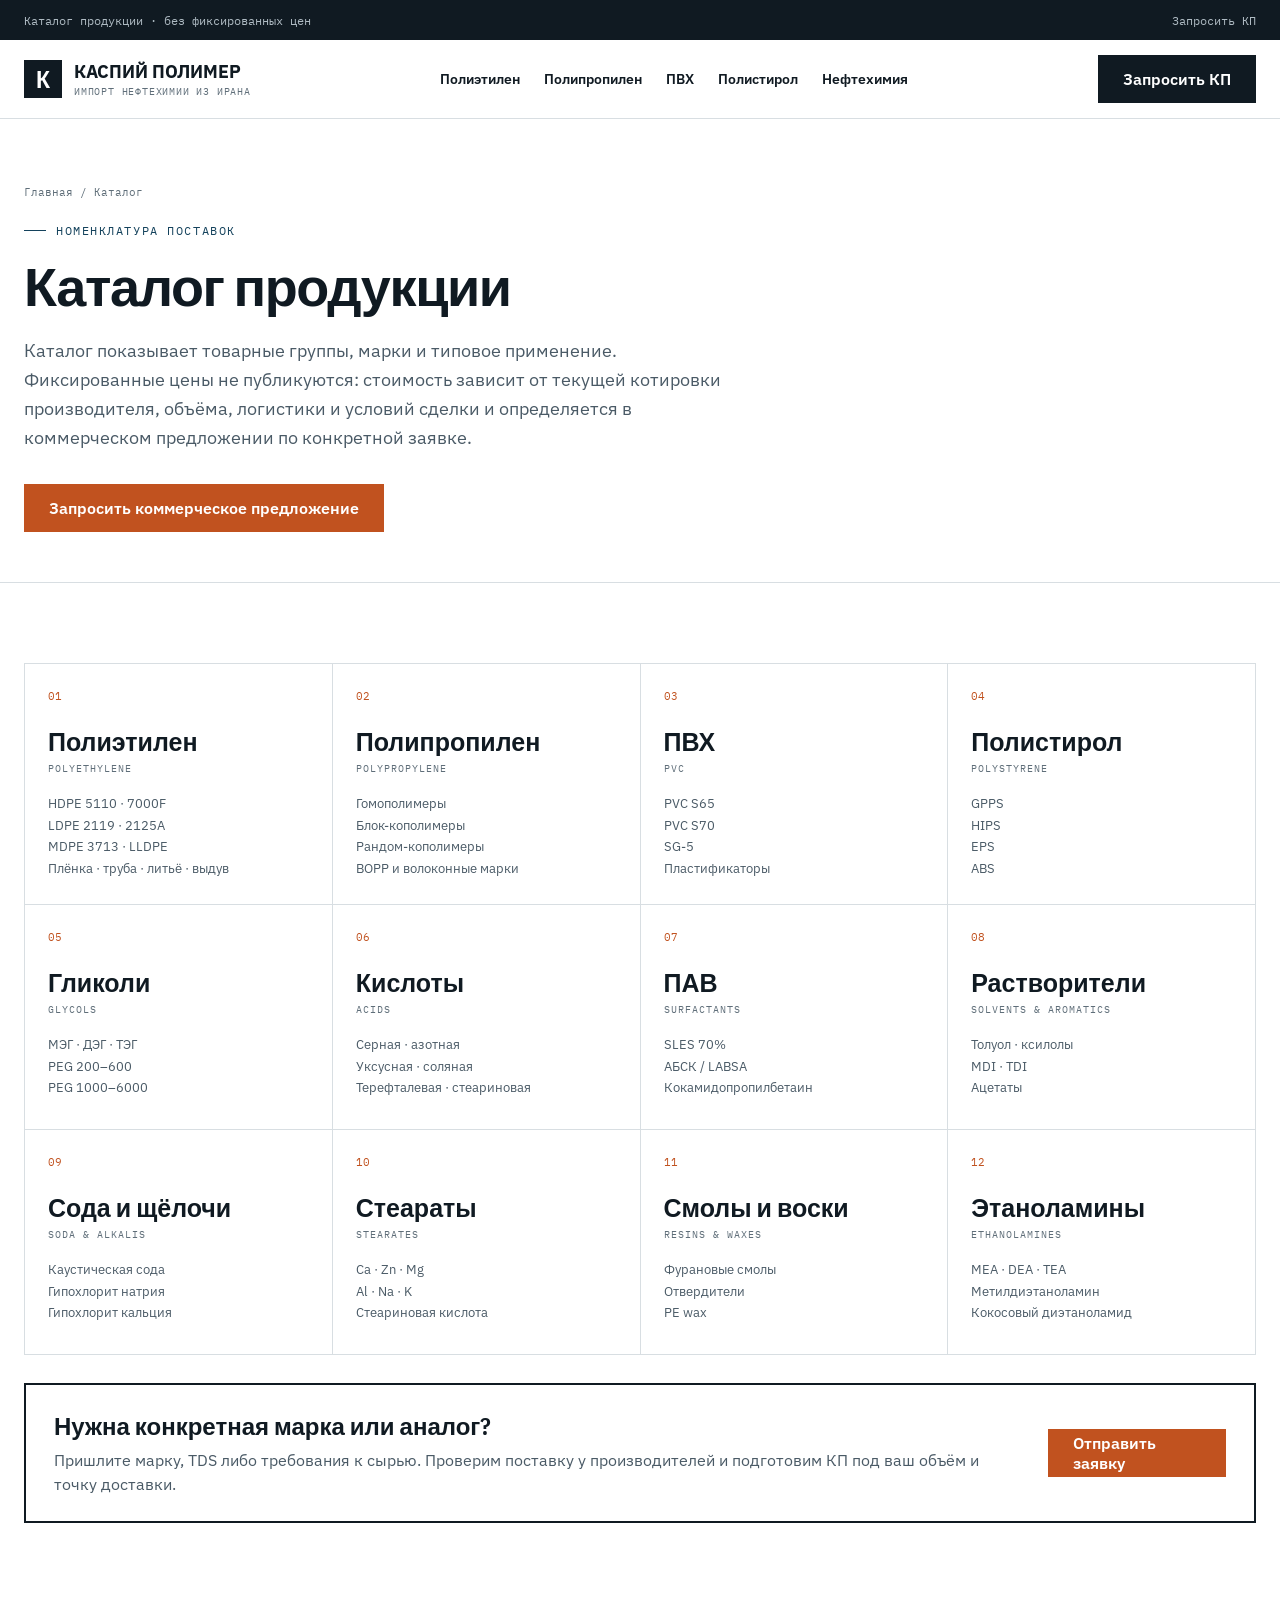
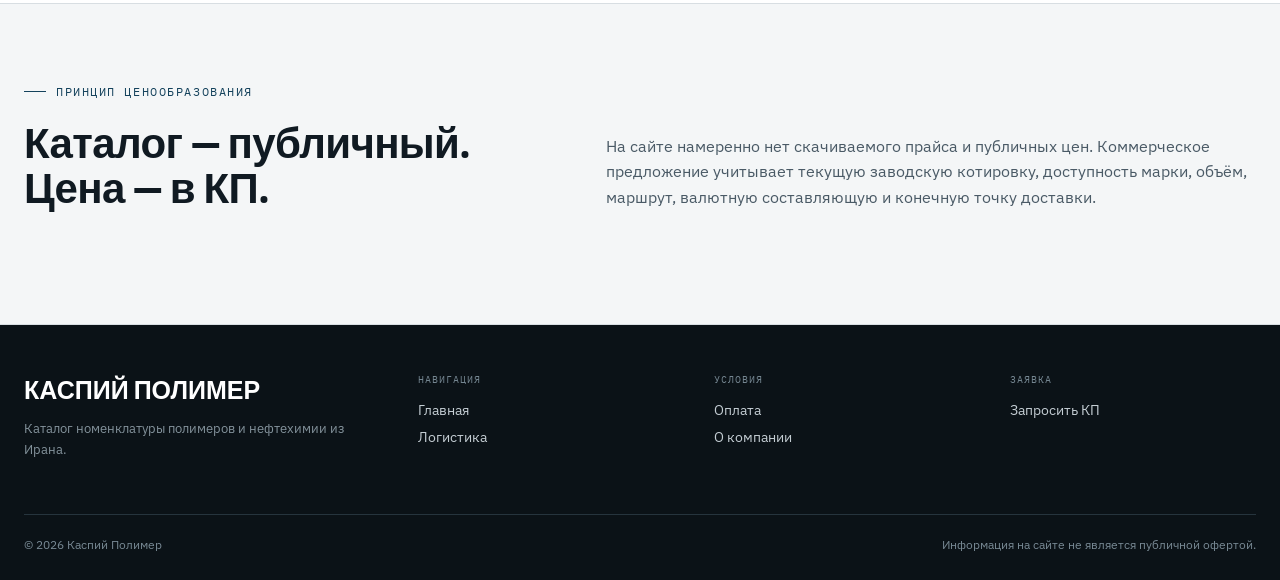
==== catalog.html @ fe8d08f8 "Add catalog without public pricing" ====
<!doctype html>
<html lang="ru">
<head>
  <meta charset="utf-8">
  <meta name="viewport" content="width=device-width,initial-scale=1">
  <title>Каталог продукции — Каспий Полимер</title>
  <meta name="description" content="Каталог полимеров и нефтехимии из Ирана без фиксированных цен. Коммерческое предложение рассчитывается под заявку.">
  <link rel="icon" href="assets/favicon.svg" type="image/svg+xml">
  <link rel="preconnect" href="https://fonts.googleapis.com">
  <link rel="preconnect" href="https://fonts.gstatic.com" crossorigin>
  <link href="https://fonts.googleapis.com/css2?family=IBM+Plex+Mono:wght@400;500;600&family=IBM+Plex+Sans+Condensed:wght@400;600;700&family=IBM+Plex+Sans:wght@400;500;600;700&display=swap" rel="stylesheet">
  <link rel="stylesheet" href="assets/styles.css">
</head>
<body>
  <div class="topbar">
    <div class="container">
      <div class="topbar-left"><span>Каталог продукции · без фиксированных цен</span></div>
      <div class="topbar-right"><a href="index.html#request">Запросить КП</a></div>
    </div>
  </div>

  <header class="site-header">
    <div class="container header-row">
      <a class="brand" href="index.html">
        <span class="brand-mark">К</span>
        <span class="brand-copy"><strong>КАСПИЙ ПОЛИМЕР</strong><span>импорт нефтехимии из Ирана</span></span>
      </a>
      <nav class="nav">
        <a href="#polyethylene">Полиэтилен</a>
        <a href="#polypropylene">Полипропилен</a>
        <a href="#pvc">ПВХ</a>
        <a href="#polystyrene">Полистирол</a>
        <a href="#chemistry">Нефтехимия</a>
      </nav>
      <a class="button header-cta" href="index.html#request">Запросить КП</a>
      <button class="mobile-toggle" aria-label="Открыть меню">☰</button>
    </div>
  </header>

  <main>
    <section class="page-hero">
      <div class="container">
        <div class="breadcrumb"><a href="index.html">Главная</a> / Каталог</div>
        <div class="eyebrow">Номенклатура поставок</div>
        <h1>Каталог продукции</h1>
        <p>Каталог показывает товарные группы, марки и типовое применение. Фиксированные цены не публикуются: стоимость зависит от текущей котировки производителя, объёма, логистики и условий сделки и определяется в коммерческом предложении по конкретной заявке.</p>
        <div class="actions"><a class="button rust" href="index.html#request">Запросить коммерческое предложение</a></div>
      </div>
    </section>

    <section class="section">
      <div class="container">
        <div class="catalog-grid">
          <div class="category-card" id="polyethylene"><div class="category-number">01</div><h3>Полиэтилен</h3><div class="en">POLYETHYLENE</div><ul><li>HDPE 5110 · 7000F</li><li>LDPE 2119 · 2125A</li><li>MDPE 3713 · LLDPE</li><li>Плёнка · труба · литьё · выдув</li></ul></div>
          <div class="category-card" id="polypropylene"><div class="category-number">02</div><h3>Полипропилен</h3><div class="en">POLYPROPYLENE</div><ul><li>Гомополимеры</li><li>Блок-кополимеры</li><li>Рандом-кополимеры</li><li>BOPP и волоконные марки</li></ul></div>
          <div class="category-card" id="pvc"><div class="category-number">03</div><h3>ПВХ</h3><div class="en">PVC</div><ul><li>PVC S65</li><li>PVC S70</li><li>SG-5</li><li>Пластификаторы</li></ul></div>
          <div class="category-card" id="polystyrene"><div class="category-number">04</div><h3>Полистирол</h3><div class="en">POLYSTYRENE</div><ul><li>GPPS</li><li>HIPS</li><li>EPS</li><li>ABS</li></ul></div>
          <div class="category-card" id="chemistry"><div class="category-number">05</div><h3>Гликоли</h3><div class="en">GLYCOLS</div><ul><li>МЭГ · ДЭГ · ТЭГ</li><li>PEG 200–600</li><li>PEG 1000–6000</li></ul></div>
          <div class="category-card"><div class="category-number">06</div><h3>Кислоты</h3><div class="en">ACIDS</div><ul><li>Серная · азотная</li><li>Уксусная · соляная</li><li>Терефталевая · стеариновая</li></ul></div>
          <div class="category-card"><div class="category-number">07</div><h3>ПАВ</h3><div class="en">SURFACTANTS</div><ul><li>SLES 70%</li><li>АБСК / LABSA</li><li>Кокамидопропилбетаин</li></ul></div>
          <div class="category-card"><div class="category-number">08</div><h3>Растворители</h3><div class="en">SOLVENTS & AROMATICS</div><ul><li>Толуол · ксилолы</li><li>MDI · TDI</li><li>Ацетаты</li></ul></div>
          <div class="category-card"><div class="category-number">09</div><h3>Сода и щёлочи</h3><div class="en">SODA & ALKALIS</div><ul><li>Каустическая сода</li><li>Гипохлорит натрия</li><li>Гипохлорит кальция</li></ul></div>
          <div class="category-card"><div class="category-number">10</div><h3>Стеараты</h3><div class="en">STEARATES</div><ul><li>Ca · Zn · Mg</li><li>Al · Na · K</li><li>Стеариновая кислота</li></ul></div>
          <div class="category-card"><div class="category-number">11</div><h3>Смолы и воски</h3><div class="en">RESINS & WAXES</div><ul><li>Фурановые смолы</li><li>Отвердители</li><li>PE wax</li></ul></div>
          <div class="category-card"><div class="category-number">12</div><h3>Этаноламины</h3><div class="en">ETHANOLAMINES</div><ul><li>MEA · DEA · TEA</li><li>Метилдиэтаноламин</li><li>Кокосовый диэтаноламид</li></ul></div>
        </div>

        <div class="callout">
          <div>
            <strong>Нужна конкретная марка или аналог?</strong>
            <p>Пришлите марку, TDS либо требования к сырью. Проверим поставку у производителей и подготовим КП под ваш объём и точку доставки.</p>
          </div>
          <a class="button rust" href="index.html#request">Отправить заявку</a>
        </div>
      </div>
    </section>

    <section class="section soft">
      <div class="container">
        <div class="section-head">
          <div>
            <div class="eyebrow">Принцип ценообразования</div>
            <h2>Каталог — публичный. Цена — в КП.</h2>
          </div>
          <div class="section-intro">На сайте намеренно нет скачиваемого прайса и публичных цен. Коммерческое предложение учитывает текущую заводскую котировку, доступность марки, объём, маршрут, валютную составляющую и конечную точку доставки.</div>
        </div>
      </div>
    </section>
  </main>

  <footer class="footer">
    <div class="container">
      <div class="footer-grid">
        <div><div class="footer-brand">КАСПИЙ ПОЛИМЕР</div><p>Каталог номенклатуры полимеров и нефтехимии из Ирана.</p></div>
        <div><h4>Навигация</h4><a href="index.html">Главная</a><a href="index.html#logistics">Логистика</a></div>
        <div><h4>Условия</h4><a href="index.html#terms">Оплата</a><a href="index.html#company">О компании</a></div>
        <div><h4>Заявка</h4><a href="index.html#request">Запросить КП</a></div>
      </div>
      <div class="footer-bottom"><span>© 2026 Каспий Полимер</span><span>Информация на сайте не является публичной офертой.</span></div>
    </div>
  </footer>

  <script src="assets/site.js"></script>
</body>
</html>
---- assets/styles.css ----
:root{--ink:#101a22;--navy:#14425c;--rust:#c1521f;--paper:#fff;--soft:#f4f6f7;--line:#d8dee2;--muted:#5f6e79;--text:#4a5a66;--max:1280px}
*{box-sizing:border-box}html{scroll-behavior:smooth}body{margin:0;color:var(--ink);background:var(--paper);font-family:"IBM Plex Sans",system-ui,sans-serif;-webkit-font-smoothing:antialiased}a{color:inherit;text-decoration:none}button,input,textarea{font:inherit}.container{width:min(var(--max),calc(100% - 48px));margin:0 auto}.mono{font-family:"IBM Plex Mono",monospace}.eyebrow{display:flex;align-items:center;gap:10px;margin:0 0 20px;font:12px/1.3 "IBM Plex Mono",monospace;letter-spacing:.13em;text-transform:uppercase;color:var(--navy)}.eyebrow:before{content:"";width:22px;height:1px;background:currentColor}.topbar{background:var(--ink);color:#afbbc3;font:12px "IBM Plex Mono",monospace}.topbar .container{display:flex;justify-content:space-between;align-items:center;min-height:40px;gap:24px}.topbar-left,.topbar-right{display:flex;gap:24px}.site-header{position:sticky;top:0;z-index:20;background:rgba(255,255,255,.97);border-bottom:1px solid var(--line);backdrop-filter:blur(8px)}.header-row{display:flex;align-items:center;justify-content:space-between;gap:28px;min-height:78px}.brand{display:flex;align-items:center;gap:12px}.brand-mark{display:grid;place-items:center;width:38px;height:38px;background:var(--ink);color:#fff;font:700 23px "IBM Plex Sans Condensed",sans-serif}.brand-copy strong{display:block;font-size:18px}.brand-copy span{display:block;margin-top:2px;color:var(--muted);font:10px "IBM Plex Mono",monospace;letter-spacing:.08em;text-transform:uppercase}.nav{display:flex;align-items:center;gap:24px;font-size:14px;font-weight:600}.nav a{padding:29px 0 26px;border-bottom:3px solid transparent}.nav a:hover{color:var(--navy);border-color:var(--navy)}.button{display:inline-flex;align-items:center;justify-content:center;min-height:48px;padding:0 24px;border:1px solid var(--ink);background:var(--ink);color:#fff;font-weight:600;cursor:pointer;border-radius:0;transition:.15s}.button:hover{background:var(--navy);border-color:var(--navy)}.button.secondary{background:#fff;color:var(--ink);border-color:#bdc7cd}.button.secondary:hover{background:var(--soft);border-color:var(--ink)}.button.rust{background:var(--rust);border-color:var(--rust)}.button.rust:hover{background:#a8441a;border-color:#a8441a}.mobile-toggle{display:none;width:46px;height:46px;border:1px solid var(--line);background:#fff}.hero{border-bottom:1px solid var(--line)}.hero-grid{display:grid;grid-template-columns:1.1fr .9fr;min-height:560px}.hero-copy{padding:72px 64px 64px 0}.hero h1,.page-hero h1{font:700 58px/1.01 "IBM Plex Sans Condensed",sans-serif;letter-spacing:-.025em;margin:0 0 24px}.hero p,.page-hero p{font-size:18px;line-height:1.6;color:var(--text);max-width:700px;margin:0 0 32px}.actions{display:flex;flex-wrap:wrap;gap:12px}.hero-panel{background:var(--soft);border-left:1px solid var(--line)}.route-visual{padding:48px}.route-title{font:11px "IBM Plex Mono",monospace;letter-spacing:.12em;text-transform:uppercase;color:var(--muted);margin-bottom:28px}.route-line{position:relative;padding-left:30px}.route-line:before{content:"";position:absolute;left:7px;top:11px;bottom:14px;width:1px;background:var(--navy)}.route-step{position:relative;padding-bottom:31px}.route-step:before{content:"";position:absolute;left:-29px;top:5px;width:13px;height:13px;border:3px solid var(--soft);background:var(--navy);outline:1px solid var(--navy)}.route-step:last-child{padding-bottom:0}.route-step b{font:600 20px "IBM Plex Sans Condensed",sans-serif}.route-step small{display:block;margin-top:6px;color:var(--text);line-height:1.45}.stats{border-bottom:1px solid var(--line)}.stats-grid{display:grid;grid-template-columns:repeat(4,1fr)}.stat{padding:25px 24px;border-right:1px solid var(--line)}.stat:first-child{padding-left:0}.stat:last-child{border-right:0}.stat strong{display:block;font:500 25px "IBM Plex Mono",monospace;color:var(--navy)}.stat span{display:block;margin-top:5px;color:var(--muted);font-size:13px}.section{padding:80px 0;border-bottom:1px solid var(--line)}.section.soft{background:var(--soft)}.section-head{display:flex;justify-content:space-between;align-items:end;gap:32px;margin-bottom:34px}.section h2{margin:0;font:700 42px/1.08 "IBM Plex Sans Condensed",sans-serif;letter-spacing:-.015em}.section-intro{max-width:650px;color:var(--text);font-size:16px;line-height:1.6}.text-link{color:var(--navy);font-weight:600;border-bottom:1px solid currentColor}.text-link:hover{color:var(--rust)}.catalog-grid{display:grid;grid-template-columns:repeat(4,1fr);border-top:1px solid var(--line);border-left:1px solid var(--line)}.category-card{min-height:225px;padding:25px 23px;border-right:1px solid var(--line);border-bottom:1px solid var(--line);background:#fff}.category-card:hover{background:#f8fafb}.category-number{font:11px "IBM Plex Mono",monospace;color:var(--rust)}.category-card h3{margin:22px 0 4px;font:600 25px "IBM Plex Sans Condensed",sans-serif}.category-card .en{font:10px "IBM Plex Mono",monospace;color:var(--muted);letter-spacing:.1em}.category-card ul{list-style:none;margin:18px 0 0;padding:0;color:var(--text);font-size:13px;line-height:1.65}.callout{display:flex;align-items:center;justify-content:space-between;gap:30px;margin-top:28px;padding:25px 28px;border:2px solid var(--ink);background:#fff}.callout strong{font:600 24px "IBM Plex Sans Condensed",sans-serif}.callout p{margin:6px 0 0;color:var(--text);line-height:1.5}.supply-grid{display:grid;grid-template-columns:repeat(4,1fr);border:1px solid var(--line)}.supply-card{padding:26px;border-right:1px solid var(--line)}.supply-card:last-child{border-right:0}.supply-card .kicker{font:10px "IBM Plex Mono",monospace;color:var(--muted);letter-spacing:.1em;text-transform:uppercase}.supply-card h3{font:600 24px "IBM Plex Sans Condensed",sans-serif;margin:12px 0 8px}.supply-card p{margin:0;color:var(--text);line-height:1.55;font-size:14px}.steps{display:grid;grid-template-columns:repeat(5,1fr);border-top:1px solid var(--line);border-left:1px solid var(--line)}.step{padding:25px;border-right:1px solid var(--line);border-bottom:1px solid var(--line);min-height:205px}.step-num{font:12px "IBM Plex Mono",monospace;color:var(--rust)}.step h3{font:600 22px "IBM Plex Sans Condensed",sans-serif;margin:17px 0 9px}.step p{margin:0;color:var(--text);font-size:14px;line-height:1.55}.info-grid{display:grid;grid-template-columns:repeat(2,1fr);border-top:1px solid var(--line);border-left:1px solid var(--line)}.info-card{padding:28px;border-right:1px solid var(--line);border-bottom:1px solid var(--line)}.info-card h3{font:600 27px "IBM Plex Sans Condensed",sans-serif;margin:0 0 12px}.info-card p,.info-card li{color:var(--text);line-height:1.65}.request{background:var(--ink);color:#fff}.request .eyebrow{color:#91b5ca}.request-grid{display:grid;grid-template-columns:.85fr 1.15fr;gap:72px}.request h2{font:700 46px/1.06 "IBM Plex Sans Condensed",sans-serif;margin:0 0 18px}.request p{color:#b5c0c7;line-height:1.6}.contact-lines{margin-top:34px;border-top:1px solid #34444f}.contact-line{padding:14px 0;border-bottom:1px solid #34444f;font:14px "IBM Plex Mono",monospace}.form-grid{display:grid;grid-template-columns:1fr 1fr;gap:16px}.field{display:flex;flex-direction:column;gap:7px}.field.full{grid-column:1/-1}.field label{font-size:12px;color:#c9d1d6}.field input,.field textarea{width:100%;border:1px solid #52616b;background:#fff;color:var(--ink);padding:13px 14px;outline:0;border-radius:0}.field textarea{min-height:110px;resize:vertical}.hp{position:absolute;left:-10000px;opacity:0}.form-note{font-size:11px;color:#8d9aa2;line-height:1.5;margin-top:12px}.status{display:none;padding:12px 14px;margin-top:12px;border:1px solid #52616b;font-size:13px}.status.show{display:block}.status.ok{border-color:#497663;color:#c9f0de}.status.err{border-color:#8a4d45;color:#ffd4cf}.page-hero{padding:66px 0 50px;border-bottom:1px solid var(--line)}.page-hero h1{font-size:54px}.breadcrumb{font:11px "IBM Plex Mono",monospace;color:var(--muted);margin-bottom:24px}.footer{background:#0b1217;color:#c4cdd3;padding:48px 0 28px}.footer-grid{display:grid;grid-template-columns:1.4fr repeat(3,1fr);gap:50px}.footer h4{font:10px "IBM Plex Mono",monospace;letter-spacing:.1em;text-transform:uppercase;color:#758691;margin:0 0 15px}.footer a{display:block;margin:9px 0;font-size:14px}.footer-brand{font:700 25px "IBM Plex Sans Condensed",sans-serif;color:#fff}.footer p{color:#84939c;font-size:13px;line-height:1.6}.footer-bottom{display:flex;justify-content:space-between;gap:20px;border-top:1px solid #26343d;margin-top:40px;padding-top:22px;color:#788994;font-size:12px}
@media(max-width:1000px){.nav{display:none;position:absolute;top:78px;left:0;right:0;background:#fff;border-bottom:1px solid var(--line);padding:14px 24px;flex-direction:column;align-items:stretch;gap:0}.nav.open{display:flex}.nav a{padding:13px 0;border-bottom:1px solid var(--line)}.mobile-toggle{display:block}.header-cta{display:none}.hero-grid,.request-grid{grid-template-columns:1fr}.hero-panel{border-left:0;border-top:1px solid var(--line)}.hero-copy{padding-right:0}.catalog-grid{grid-template-columns:repeat(3,1fr)}.steps{grid-template-columns:repeat(3,1fr)}.supply-grid{grid-template-columns:repeat(2,1fr)}.supply-card:nth-child(2){border-right:0}.stats-grid{grid-template-columns:repeat(2,1fr)}}
@media(max-width:700px){.container{width:calc(100% - 28px)}.topbar-left span:not(:first-child),.topbar-right{display:none}.header-row{min-height:68px}.nav{top:68px}.brand-copy span{display:none}.hero-copy{padding:50px 0}.hero h1,.page-hero h1{font-size:40px}.hero p,.page-hero p{font-size:16px}.route-visual{padding:30px 24px}.section{padding:58px 0}.section-head{align-items:flex-start;flex-direction:column}.section h2{font-size:35px}.catalog-grid,.supply-grid,.steps,.info-grid,.stats-grid,.footer-grid,.form-grid{grid-template-columns:1fr}.stat,.supply-card{border-right:0;border-bottom:1px solid var(--line)}.category-card{min-height:auto}.callout{align-items:flex-start;flex-direction:column}.request h2{font-size:38px}.field.full{grid-column:auto}.footer-bottom{flex-direction:column}}
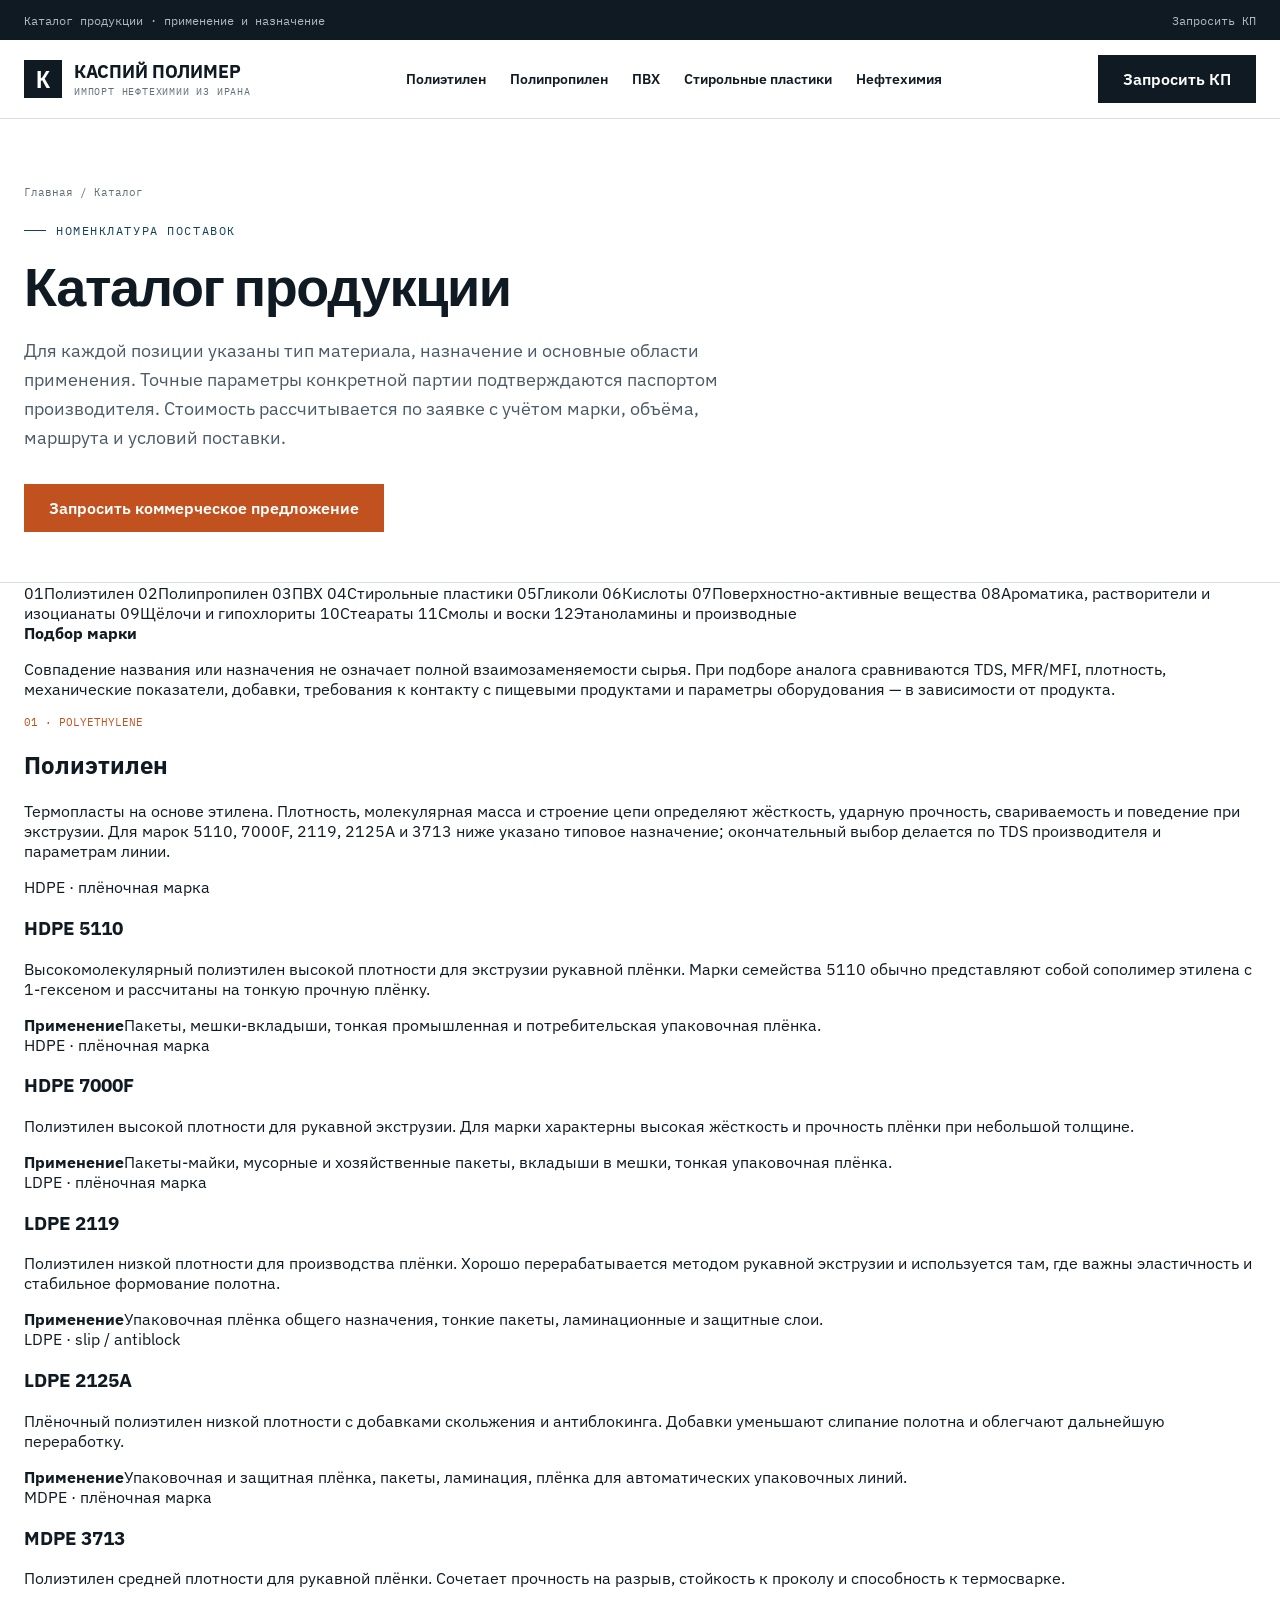
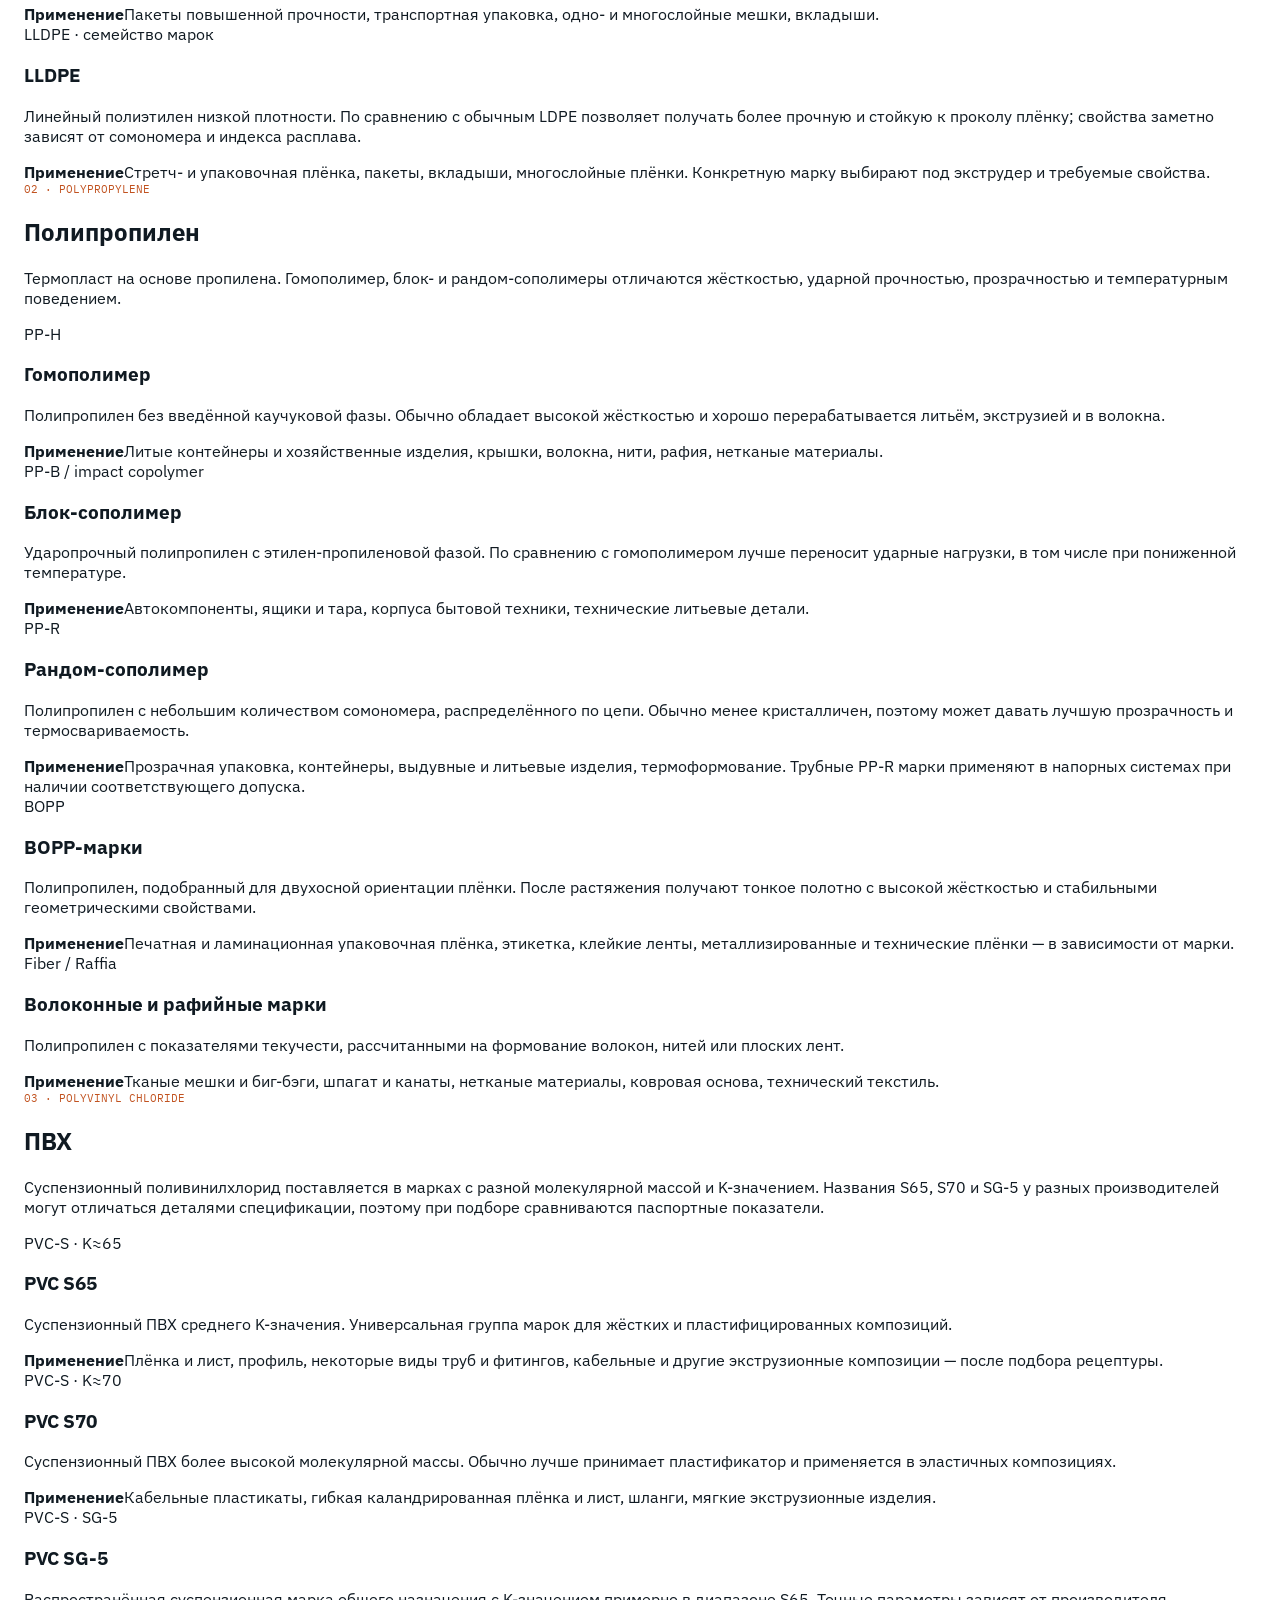
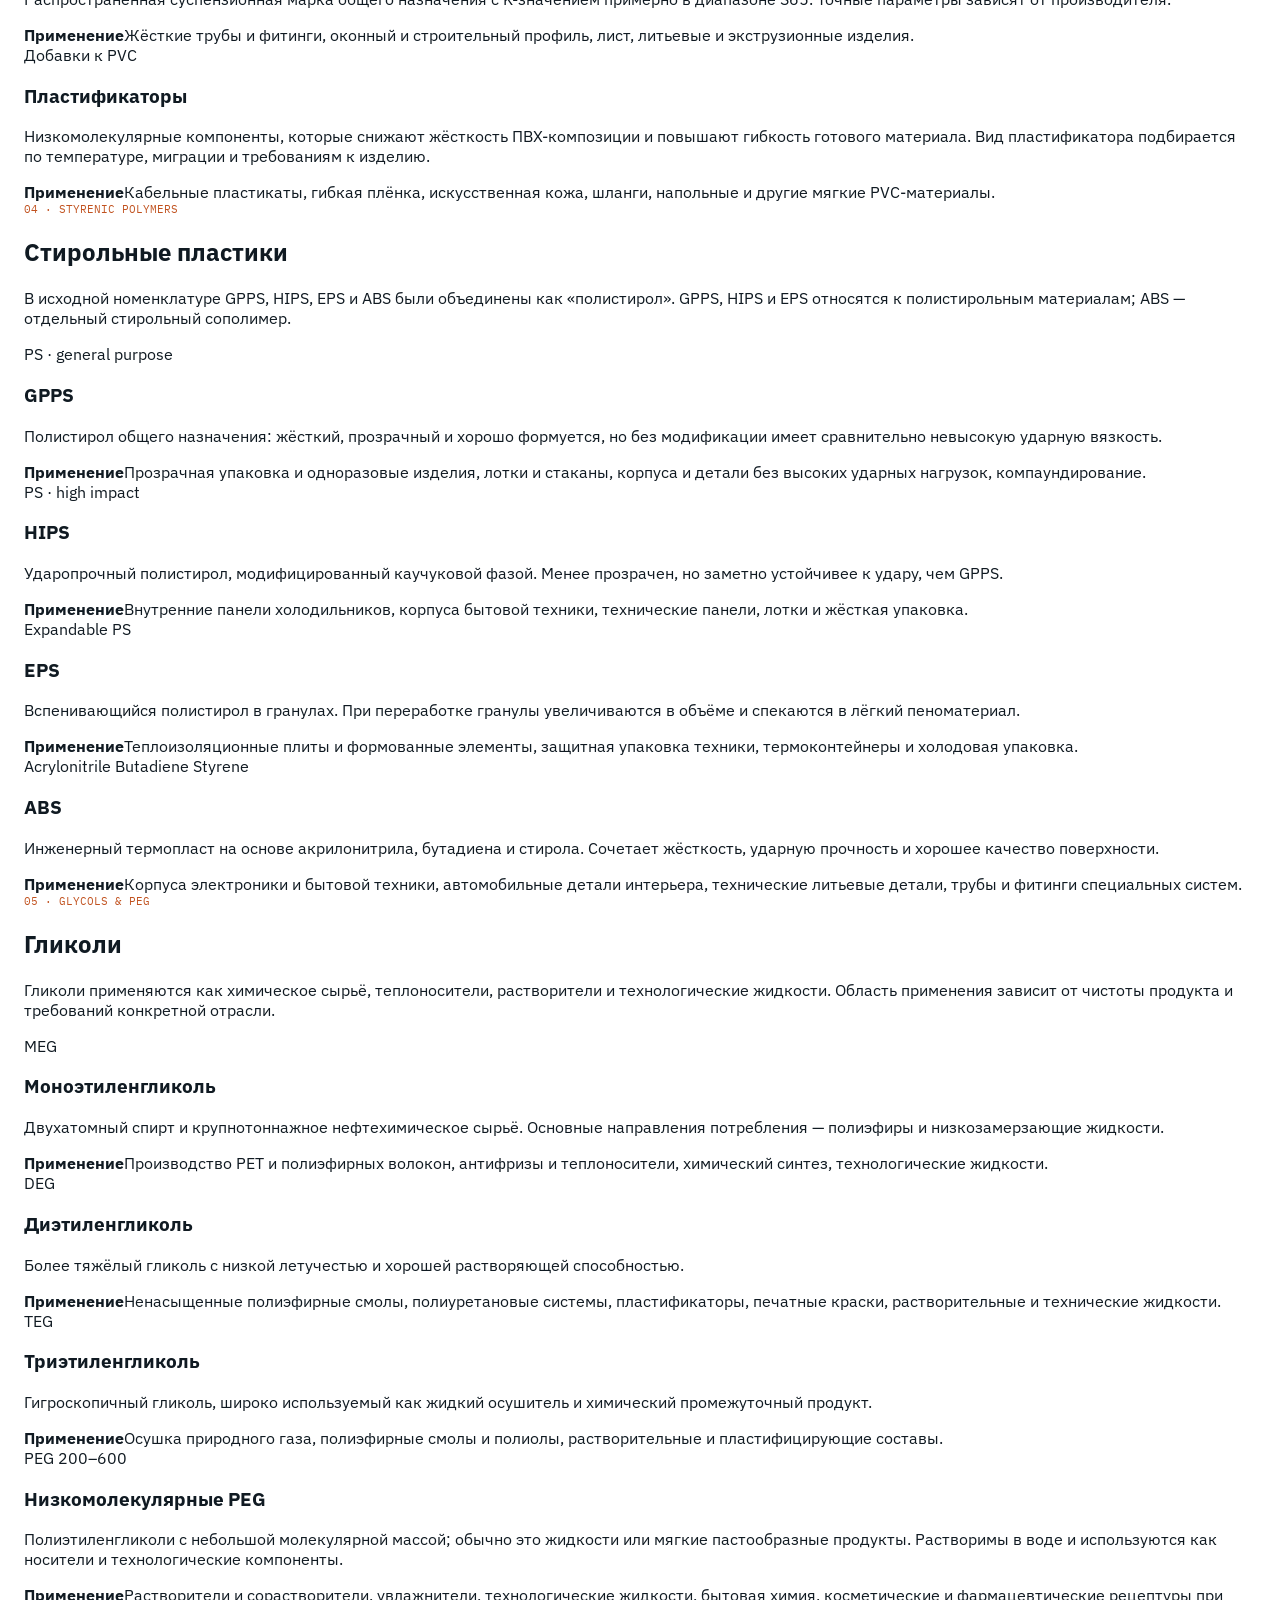
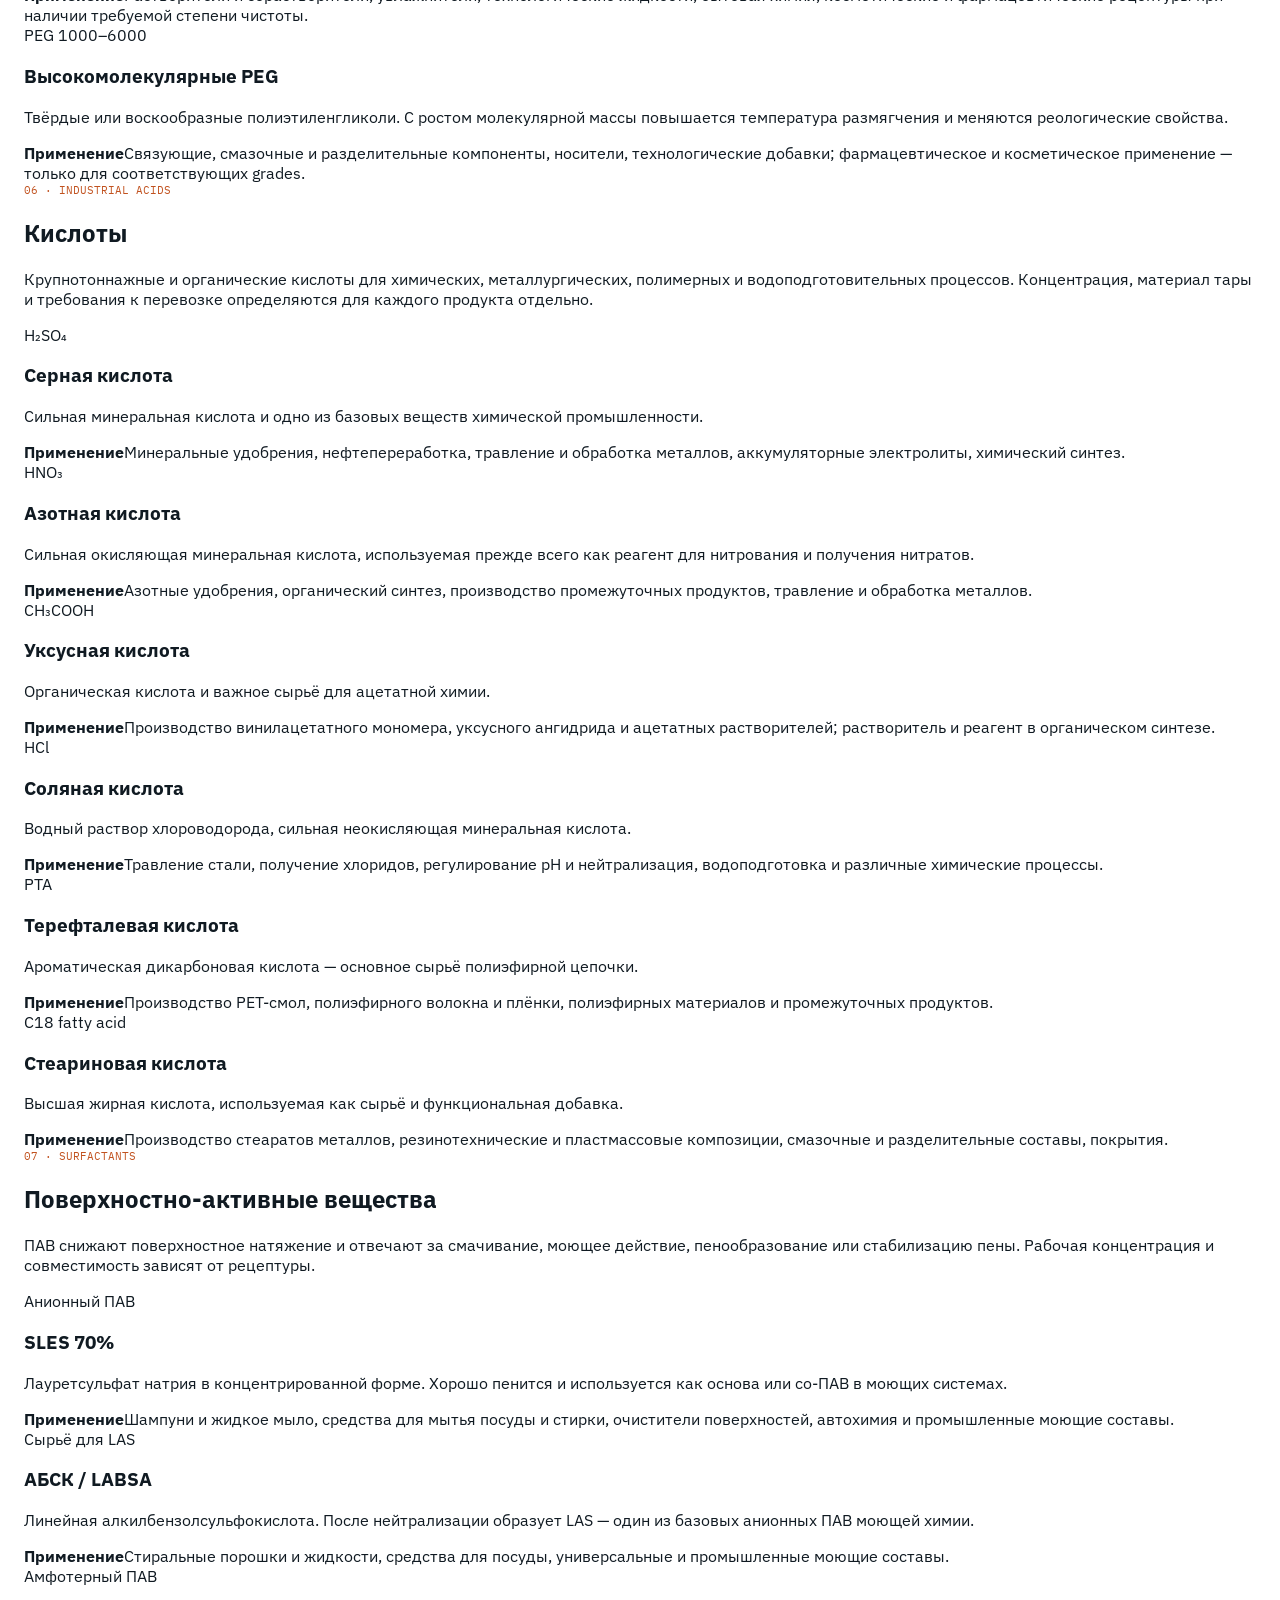
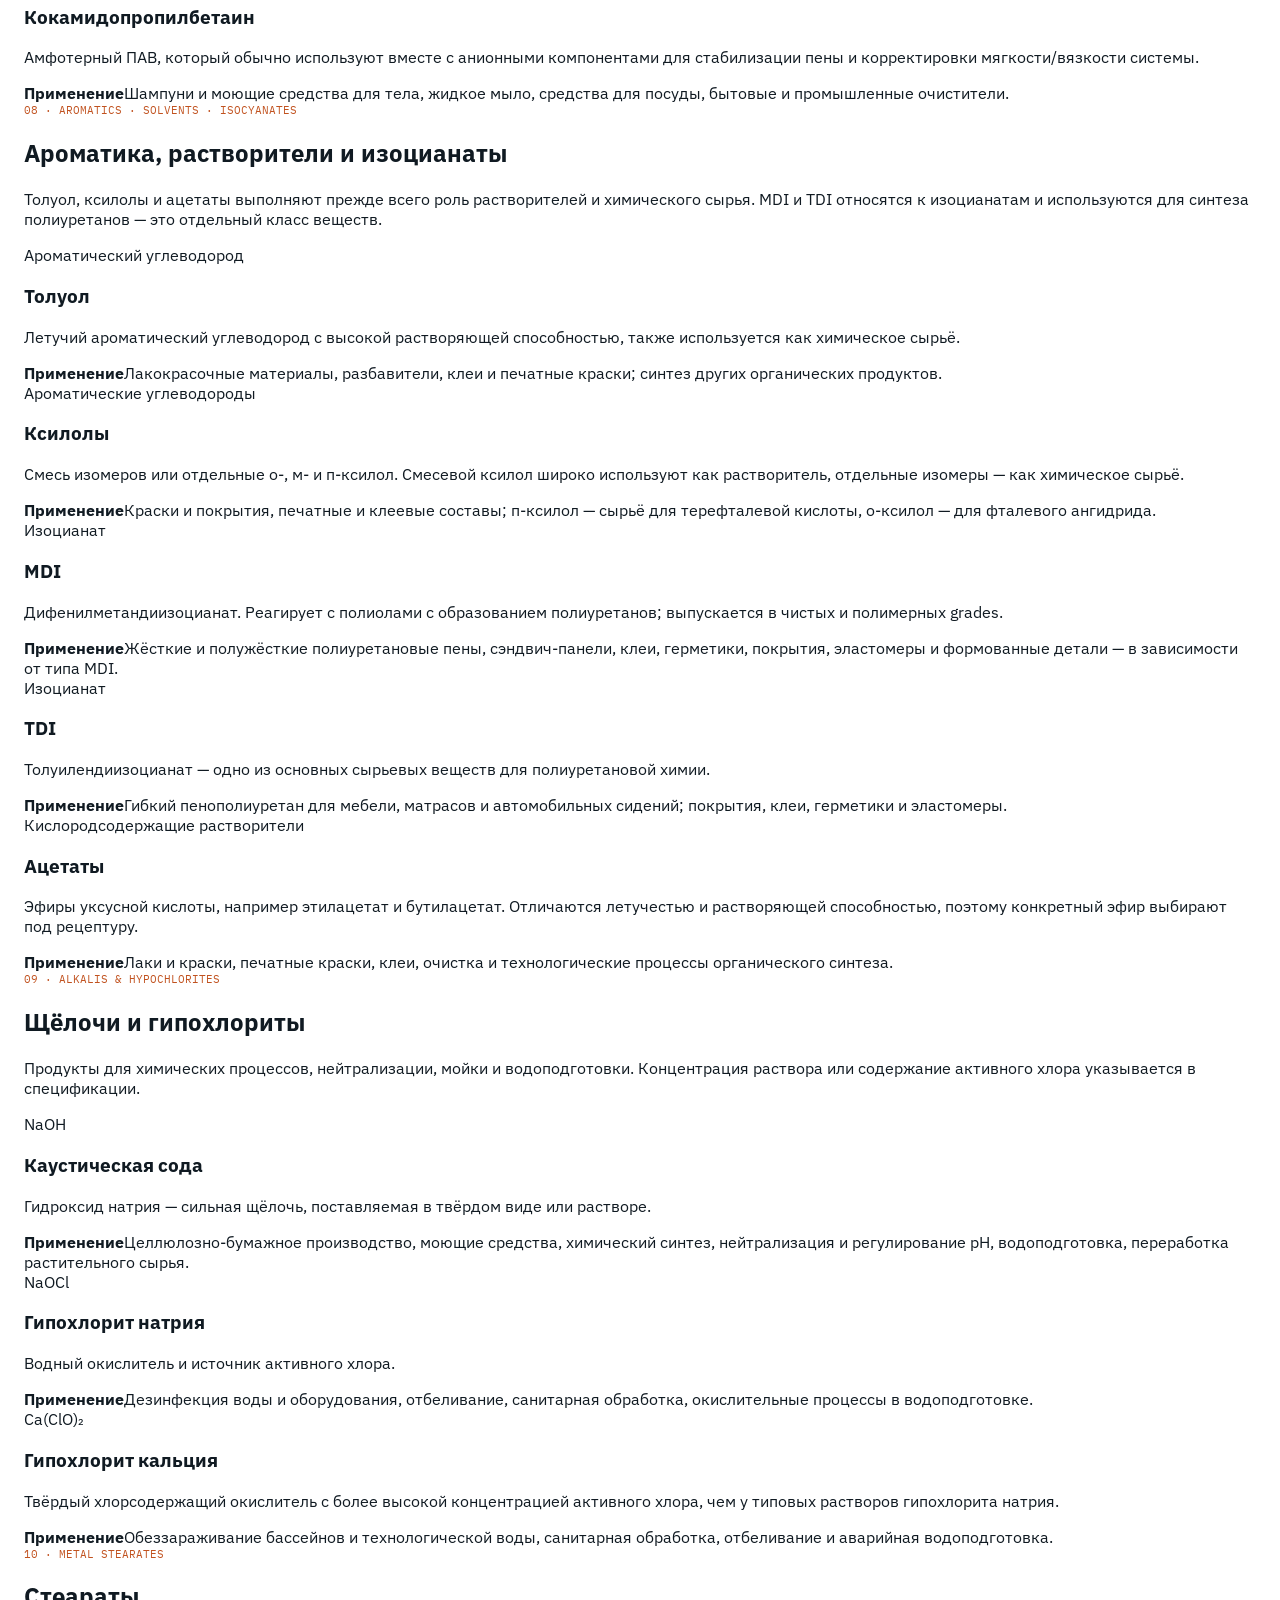
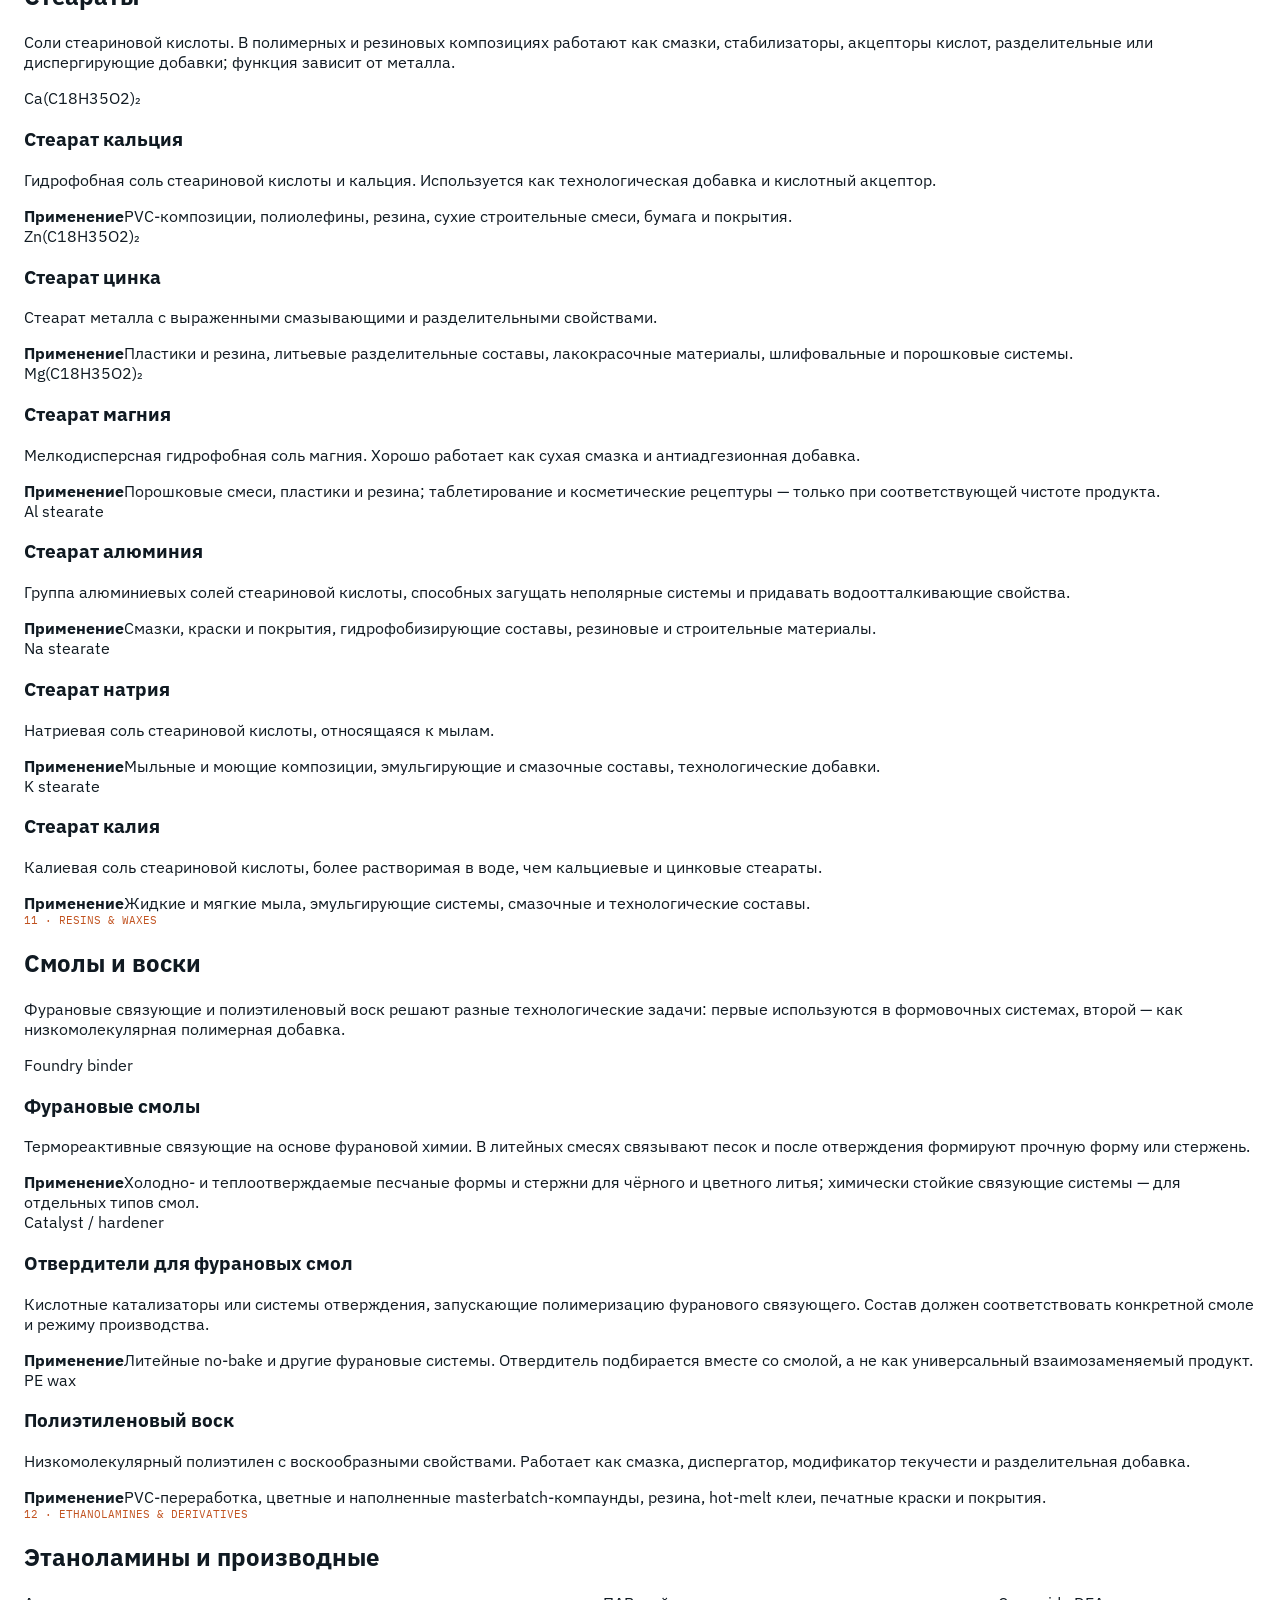
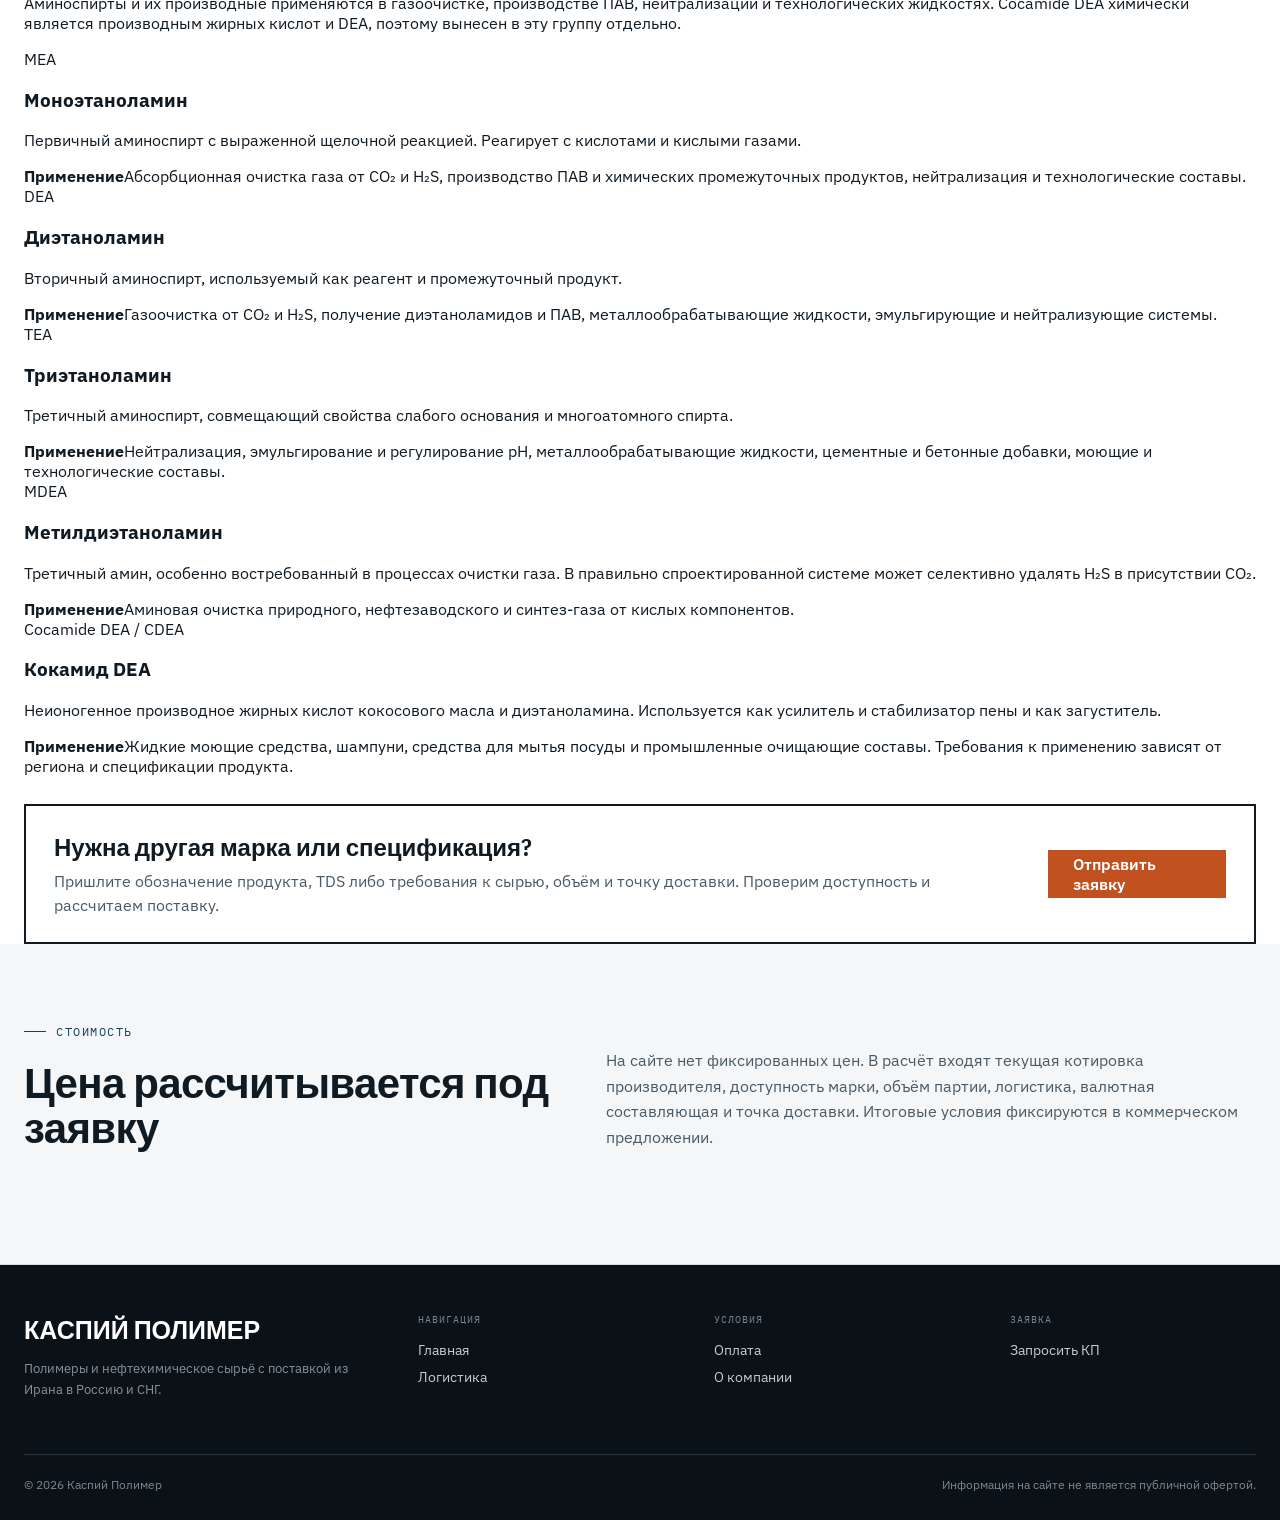
==== commit 636745a6: "Expand catalog with technical descriptions and applications" ====
--- a/catalog.html
+++ b/catalog.html
@@ -4,7 +4,7 @@
   <meta charset="utf-8">
   <meta name="viewport" content="width=device-width,initial-scale=1">
   <title>Каталог продукции — Каспий Полимер</title>
-  <meta name="description" content="Каталог полимеров и нефтехимии из Ирана без фиксированных цен. Коммерческое предложение рассчитывается под заявку.">
+  <meta name="description" content="Каталог полимеров и нефтехимии: что представляет собой каждый продукт и где его применяют. Стоимость рассчитывается под конкретную заявку.">
   <link rel="icon" href="assets/favicon.svg" type="image/svg+xml">
   <link rel="preconnect" href="https://fonts.googleapis.com">
   <link rel="preconnect" href="https://fonts.gstatic.com" crossorigin>
@@ -14,7 +14,7 @@
 <body>
   <div class="topbar">
     <div class="container">
-      <div class="topbar-left"><span>Каталог продукции · без фиксированных цен</span></div>
+      <div class="topbar-left"><span>Каталог продукции · применение и назначение</span></div>
       <div class="topbar-right"><a href="index.html#request">Запросить КП</a></div>
     </div>
   </div>
@@ -29,8 +29,8 @@
         <a href="#polyethylene">Полиэтилен</a>
         <a href="#polypropylene">Полипропилен</a>
         <a href="#pvc">ПВХ</a>
-        <a href="#polystyrene">Полистирол</a>
-        <a href="#chemistry">Нефтехимия</a>
+        <a href="#styrenics">Стирольные пластики</a>
+        <a href="#glycols">Нефтехимия</a>
       </nav>
       <a class="button header-cta" href="index.html#request">Запросить КП</a>
       <button class="mobile-toggle" aria-label="Открыть меню">☰</button>
@@ -38,51 +38,532 @@
   </header>
 
   <main>
-    <section class="page-hero">
+    <section class="page-hero catalog-hero">
       <div class="container">
         <div class="breadcrumb"><a href="index.html">Главная</a> / Каталог</div>
         <div class="eyebrow">Номенклатура поставок</div>
         <h1>Каталог продукции</h1>
-        <p>Каталог показывает товарные группы, марки и типовое применение. Фиксированные цены не публикуются: стоимость зависит от текущей котировки производителя, объёма, логистики и условий сделки и определяется в коммерческом предложении по конкретной заявке.</p>
+        <p>Для каждой позиции указаны тип материала, назначение и основные области применения. Точные параметры конкретной партии подтверждаются паспортом производителя. Стоимость рассчитывается по заявке с учётом марки, объёма, маршрута и условий поставки.</p>
         <div class="actions"><a class="button rust" href="index.html#request">Запросить коммерческое предложение</a></div>
       </div>
     </section>
 
-    <section class="section">
+    <section class="catalog-directory-wrap">
       <div class="container">
-        <div class="catalog-grid">
-          <div class="category-card" id="polyethylene"><div class="category-number">01</div><h3>Полиэтилен</h3><div class="en">POLYETHYLENE</div><ul><li>HDPE 5110 · 7000F</li><li>LDPE 2119 · 2125A</li><li>MDPE 3713 · LLDPE</li><li>Плёнка · труба · литьё · выдув</li></ul></div>
-          <div class="category-card" id="polypropylene"><div class="category-number">02</div><h3>Полипропилен</h3><div class="en">POLYPROPYLENE</div><ul><li>Гомополимеры</li><li>Блок-кополимеры</li><li>Рандом-кополимеры</li><li>BOPP и волоконные марки</li></ul></div>
-          <div class="category-card" id="pvc"><div class="category-number">03</div><h3>ПВХ</h3><div class="en">PVC</div><ul><li>PVC S65</li><li>PVC S70</li><li>SG-5</li><li>Пластификаторы</li></ul></div>
-          <div class="category-card" id="polystyrene"><div class="category-number">04</div><h3>Полистирол</h3><div class="en">POLYSTYRENE</div><ul><li>GPPS</li><li>HIPS</li><li>EPS</li><li>ABS</li></ul></div>
-          <div class="category-card" id="chemistry"><div class="category-number">05</div><h3>Гликоли</h3><div class="en">GLYCOLS</div><ul><li>МЭГ · ДЭГ · ТЭГ</li><li>PEG 200–600</li><li>PEG 1000–6000</li></ul></div>
-          <div class="category-card"><div class="category-number">06</div><h3>Кислоты</h3><div class="en">ACIDS</div><ul><li>Серная · азотная</li><li>Уксусная · соляная</li><li>Терефталевая · стеариновая</li></ul></div>
-          <div class="category-card"><div class="category-number">07</div><h3>ПАВ</h3><div class="en">SURFACTANTS</div><ul><li>SLES 70%</li><li>АБСК / LABSA</li><li>Кокамидопропилбетаин</li></ul></div>
-          <div class="category-card"><div class="category-number">08</div><h3>Растворители</h3><div class="en">SOLVENTS & AROMATICS</div><ul><li>Толуол · ксилолы</li><li>MDI · TDI</li><li>Ацетаты</li></ul></div>
-          <div class="category-card"><div class="category-number">09</div><h3>Сода и щёлочи</h3><div class="en">SODA & ALKALIS</div><ul><li>Каустическая сода</li><li>Гипохлорит натрия</li><li>Гипохлорит кальция</li></ul></div>
-          <div class="category-card"><div class="category-number">10</div><h3>Стеараты</h3><div class="en">STEARATES</div><ul><li>Ca · Zn · Mg</li><li>Al · Na · K</li><li>Стеариновая кислота</li></ul></div>
-          <div class="category-card"><div class="category-number">11</div><h3>Смолы и воски</h3><div class="en">RESINS & WAXES</div><ul><li>Фурановые смолы</li><li>Отвердители</li><li>PE wax</li></ul></div>
-          <div class="category-card"><div class="category-number">12</div><h3>Этаноламины</h3><div class="en">ETHANOLAMINES</div><ul><li>MEA · DEA · TEA</li><li>Метилдиэтаноламин</li><li>Кокосовый диэтаноламид</li></ul></div>
-        </div>
-
-        <div class="callout">
-          <div>
-            <strong>Нужна конкретная марка или аналог?</strong>
-            <p>Пришлите марку, TDS либо требования к сырью. Проверим поставку у производителей и подготовим КП под ваш объём и точку доставки.</p>
-          </div>
-          <a class="button rust" href="index.html#request">Отправить заявку</a>
-        </div>
-      </div>
-    </section>
+        <div class="catalog-directory">
+          <a href="#polyethylene"><span>01</span>Полиэтилен</a>
+<a href="#polypropylene"><span>02</span>Полипропилен</a>
+<a href="#pvc"><span>03</span>ПВХ</a>
+<a href="#styrenics"><span>04</span>Стирольные пластики</a>
+<a href="#glycols"><span>05</span>Гликоли</a>
+<a href="#acids"><span>06</span>Кислоты</a>
+<a href="#surfactants"><span>07</span>Поверхностно-активные вещества</a>
+<a href="#solvents"><span>08</span>Ароматика, растворители и изоцианаты</a>
+<a href="#alkalis"><span>09</span>Щёлочи и гипохлориты</a>
+<a href="#stearates"><span>10</span>Стеараты</a>
+<a href="#resins"><span>11</span>Смолы и воски</a>
+<a href="#ethanolamines"><span>12</span>Этаноламины и производные</a>
+        </div>
+      </div>
+    </section>
+
+    <div class="container catalog-body">
+      <aside class="catalog-note">
+        <b>Подбор марки</b>
+        <p>Совпадение названия или назначения не означает полной взаимозаменяемости сырья. При подборе аналога сравниваются TDS, MFR/MFI, плотность, механические показатели, добавки, требования к контакту с пищевыми продуктами и параметры оборудования — в зависимости от продукта.</p>
+      </aside>
+      
+    <section class="catalog-section" id="polyethylene">
+      <div class="catalog-section-head">
+        <div>
+          <div class="category-number">01 · POLYETHYLENE</div>
+          <h2>Полиэтилен</h2>
+        </div>
+        <p>Термопласты на основе этилена. Плотность, молекулярная масса и строение цепи определяют жёсткость, ударную прочность, свариваемость и поведение при экструзии. Для марок 5110, 7000F, 2119, 2125A и 3713 ниже указано типовое назначение; окончательный выбор делается по TDS производителя и параметрам линии.</p>
+      </div>
+      <div class="product-detail-grid">
+        <article class="product-detail">
+          <div class="product-tag">HDPE · плёночная марка</div>
+          <h3>HDPE 5110</h3>
+          <p>Высокомолекулярный полиэтилен высокой плотности для экструзии рукавной плёнки. Марки семейства 5110 обычно представляют собой сополимер этилена с 1-гексеном и рассчитаны на тонкую прочную плёнку.</p>
+          <div class="product-use"><b>Применение</b><span>Пакеты, мешки-вкладыши, тонкая промышленная и потребительская упаковочная плёнка.</span></div>
+        </article>
+<article class="product-detail">
+          <div class="product-tag">HDPE · плёночная марка</div>
+          <h3>HDPE 7000F</h3>
+          <p>Полиэтилен высокой плотности для рукавной экструзии. Для марки характерны высокая жёсткость и прочность плёнки при небольшой толщине.</p>
+          <div class="product-use"><b>Применение</b><span>Пакеты-майки, мусорные и хозяйственные пакеты, вкладыши в мешки, тонкая упаковочная плёнка.</span></div>
+        </article>
+<article class="product-detail">
+          <div class="product-tag">LDPE · плёночная марка</div>
+          <h3>LDPE 2119</h3>
+          <p>Полиэтилен низкой плотности для производства плёнки. Хорошо перерабатывается методом рукавной экструзии и используется там, где важны эластичность и стабильное формование полотна.</p>
+          <div class="product-use"><b>Применение</b><span>Упаковочная плёнка общего назначения, тонкие пакеты, ламинационные и защитные слои.</span></div>
+        </article>
+<article class="product-detail">
+          <div class="product-tag">LDPE · slip / antiblock</div>
+          <h3>LDPE 2125A</h3>
+          <p>Плёночный полиэтилен низкой плотности с добавками скольжения и антиблокинга. Добавки уменьшают слипание полотна и облегчают дальнейшую переработку.</p>
+          <div class="product-use"><b>Применение</b><span>Упаковочная и защитная плёнка, пакеты, ламинация, плёнка для автоматических упаковочных линий.</span></div>
+        </article>
+<article class="product-detail">
+          <div class="product-tag">MDPE · плёночная марка</div>
+          <h3>MDPE 3713</h3>
+          <p>Полиэтилен средней плотности для рукавной плёнки. Сочетает прочность на разрыв, стойкость к проколу и способность к термосварке.</p>
+          <div class="product-use"><b>Применение</b><span>Пакеты повышенной прочности, транспортная упаковка, одно- и многослойные мешки, вкладыши.</span></div>
+        </article>
+<article class="product-detail">
+          <div class="product-tag">LLDPE · семейство марок</div>
+          <h3>LLDPE</h3>
+          <p>Линейный полиэтилен низкой плотности. По сравнению с обычным LDPE позволяет получать более прочную и стойкую к проколу плёнку; свойства заметно зависят от сомономера и индекса расплава.</p>
+          <div class="product-use"><b>Применение</b><span>Стретч- и упаковочная плёнка, пакеты, вкладыши, многослойные плёнки. Конкретную марку выбирают под экструдер и требуемые свойства.</span></div>
+        </article>
+      </div>
+    </section>
+
+    <section class="catalog-section" id="polypropylene">
+      <div class="catalog-section-head">
+        <div>
+          <div class="category-number">02 · POLYPROPYLENE</div>
+          <h2>Полипропилен</h2>
+        </div>
+        <p>Термопласт на основе пропилена. Гомополимер, блок- и рандом-сополимеры отличаются жёсткостью, ударной прочностью, прозрачностью и температурным поведением.</p>
+      </div>
+      <div class="product-detail-grid">
+        <article class="product-detail">
+          <div class="product-tag">PP-H</div>
+          <h3>Гомополимер</h3>
+          <p>Полипропилен без введённой каучуковой фазы. Обычно обладает высокой жёсткостью и хорошо перерабатывается литьём, экструзией и в волокна.</p>
+          <div class="product-use"><b>Применение</b><span>Литые контейнеры и хозяйственные изделия, крышки, волокна, нити, рафия, нетканые материалы.</span></div>
+        </article>
+<article class="product-detail">
+          <div class="product-tag">PP-B / impact copolymer</div>
+          <h3>Блок-сополимер</h3>
+          <p>Ударопрочный полипропилен с этилен-пропиленовой фазой. По сравнению с гомополимером лучше переносит ударные нагрузки, в том числе при пониженной температуре.</p>
+          <div class="product-use"><b>Применение</b><span>Автокомпоненты, ящики и тара, корпуса бытовой техники, технические литьевые детали.</span></div>
+        </article>
+<article class="product-detail">
+          <div class="product-tag">PP-R</div>
+          <h3>Рандом-сополимер</h3>
+          <p>Полипропилен с небольшим количеством сомономера, распределённого по цепи. Обычно менее кристалличен, поэтому может давать лучшую прозрачность и термосвариваемость.</p>
+          <div class="product-use"><b>Применение</b><span>Прозрачная упаковка, контейнеры, выдувные и литьевые изделия, термоформование. Трубные PP-R марки применяют в напорных системах при наличии соответствующего допуска.</span></div>
+        </article>
+<article class="product-detail">
+          <div class="product-tag">BOPP</div>
+          <h3>BOPP-марки</h3>
+          <p>Полипропилен, подобранный для двухосной ориентации плёнки. После растяжения получают тонкое полотно с высокой жёсткостью и стабильными геометрическими свойствами.</p>
+          <div class="product-use"><b>Применение</b><span>Печатная и ламинационная упаковочная плёнка, этикетка, клейкие ленты, металлизированные и технические плёнки — в зависимости от марки.</span></div>
+        </article>
+<article class="product-detail">
+          <div class="product-tag">Fiber / Raffia</div>
+          <h3>Волоконные и рафийные марки</h3>
+          <p>Полипропилен с показателями текучести, рассчитанными на формование волокон, нитей или плоских лент.</p>
+          <div class="product-use"><b>Применение</b><span>Тканые мешки и биг-бэги, шпагат и канаты, нетканые материалы, ковровая основа, технический текстиль.</span></div>
+        </article>
+      </div>
+    </section>
+
+    <section class="catalog-section" id="pvc">
+      <div class="catalog-section-head">
+        <div>
+          <div class="category-number">03 · POLYVINYL CHLORIDE</div>
+          <h2>ПВХ</h2>
+        </div>
+        <p>Суспензионный поливинилхлорид поставляется в марках с разной молекулярной массой и K-значением. Названия S65, S70 и SG-5 у разных производителей могут отличаться деталями спецификации, поэтому при подборе сравниваются паспортные показатели.</p>
+      </div>
+      <div class="product-detail-grid">
+        <article class="product-detail">
+          <div class="product-tag">PVC-S · K≈65</div>
+          <h3>PVC S65</h3>
+          <p>Суспензионный ПВХ среднего K-значения. Универсальная группа марок для жёстких и пластифицированных композиций.</p>
+          <div class="product-use"><b>Применение</b><span>Плёнка и лист, профиль, некоторые виды труб и фитингов, кабельные и другие экструзионные композиции — после подбора рецептуры.</span></div>
+        </article>
+<article class="product-detail">
+          <div class="product-tag">PVC-S · K≈70</div>
+          <h3>PVC S70</h3>
+          <p>Суспензионный ПВХ более высокой молекулярной массы. Обычно лучше принимает пластификатор и применяется в эластичных композициях.</p>
+          <div class="product-use"><b>Применение</b><span>Кабельные пластикаты, гибкая каландрированная плёнка и лист, шланги, мягкие экструзионные изделия.</span></div>
+        </article>
+<article class="product-detail">
+          <div class="product-tag">PVC-S · SG-5</div>
+          <h3>PVC SG-5</h3>
+          <p>Распространённая суспензионная марка общего назначения с K-значением примерно в диапазоне S65. Точные параметры зависят от производителя.</p>
+          <div class="product-use"><b>Применение</b><span>Жёсткие трубы и фитинги, оконный и строительный профиль, лист, литьевые и экструзионные изделия.</span></div>
+        </article>
+<article class="product-detail">
+          <div class="product-tag">Добавки к PVC</div>
+          <h3>Пластификаторы</h3>
+          <p>Низкомолекулярные компоненты, которые снижают жёсткость ПВХ-композиции и повышают гибкость готового материала. Вид пластификатора подбирается по температуре, миграции и требованиям к изделию.</p>
+          <div class="product-use"><b>Применение</b><span>Кабельные пластикаты, гибкая плёнка, искусственная кожа, шланги, напольные и другие мягкие PVC-материалы.</span></div>
+        </article>
+      </div>
+    </section>
+
+    <section class="catalog-section" id="styrenics">
+      <div class="catalog-section-head">
+        <div>
+          <div class="category-number">04 · STYRENIC POLYMERS</div>
+          <h2>Стирольные пластики</h2>
+        </div>
+        <p>В исходной номенклатуре GPPS, HIPS, EPS и ABS были объединены как «полистирол». GPPS, HIPS и EPS относятся к полистирольным материалам; ABS — отдельный стирольный сополимер.</p>
+      </div>
+      <div class="product-detail-grid">
+        <article class="product-detail">
+          <div class="product-tag">PS · general purpose</div>
+          <h3>GPPS</h3>
+          <p>Полистирол общего назначения: жёсткий, прозрачный и хорошо формуется, но без модификации имеет сравнительно невысокую ударную вязкость.</p>
+          <div class="product-use"><b>Применение</b><span>Прозрачная упаковка и одноразовые изделия, лотки и стаканы, корпуса и детали без высоких ударных нагрузок, компаундирование.</span></div>
+        </article>
+<article class="product-detail">
+          <div class="product-tag">PS · high impact</div>
+          <h3>HIPS</h3>
+          <p>Ударопрочный полистирол, модифицированный каучуковой фазой. Менее прозрачен, но заметно устойчивее к удару, чем GPPS.</p>
+          <div class="product-use"><b>Применение</b><span>Внутренние панели холодильников, корпуса бытовой техники, технические панели, лотки и жёсткая упаковка.</span></div>
+        </article>
+<article class="product-detail">
+          <div class="product-tag">Expandable PS</div>
+          <h3>EPS</h3>
+          <p>Вспенивающийся полистирол в гранулах. При переработке гранулы увеличиваются в объёме и спекаются в лёгкий пеноматериал.</p>
+          <div class="product-use"><b>Применение</b><span>Теплоизоляционные плиты и формованные элементы, защитная упаковка техники, термоконтейнеры и холодовая упаковка.</span></div>
+        </article>
+<article class="product-detail">
+          <div class="product-tag">Acrylonitrile Butadiene Styrene</div>
+          <h3>ABS</h3>
+          <p>Инженерный термопласт на основе акрилонитрила, бутадиена и стирола. Сочетает жёсткость, ударную прочность и хорошее качество поверхности.</p>
+          <div class="product-use"><b>Применение</b><span>Корпуса электроники и бытовой техники, автомобильные детали интерьера, технические литьевые детали, трубы и фитинги специальных систем.</span></div>
+        </article>
+      </div>
+    </section>
+
+    <section class="catalog-section" id="glycols">
+      <div class="catalog-section-head">
+        <div>
+          <div class="category-number">05 · GLYCOLS & PEG</div>
+          <h2>Гликоли</h2>
+        </div>
+        <p>Гликоли применяются как химическое сырьё, теплоносители, растворители и технологические жидкости. Область применения зависит от чистоты продукта и требований конкретной отрасли.</p>
+      </div>
+      <div class="product-detail-grid">
+        <article class="product-detail">
+          <div class="product-tag">MEG</div>
+          <h3>Моноэтиленгликоль</h3>
+          <p>Двухатомный спирт и крупнотоннажное нефтехимическое сырьё. Основные направления потребления — полиэфиры и низкозамерзающие жидкости.</p>
+          <div class="product-use"><b>Применение</b><span>Производство PET и полиэфирных волокон, антифризы и теплоносители, химический синтез, технологические жидкости.</span></div>
+        </article>
+<article class="product-detail">
+          <div class="product-tag">DEG</div>
+          <h3>Диэтиленгликоль</h3>
+          <p>Более тяжёлый гликоль с низкой летучестью и хорошей растворяющей способностью.</p>
+          <div class="product-use"><b>Применение</b><span>Ненасыщенные полиэфирные смолы, полиуретановые системы, пластификаторы, печатные краски, растворительные и технические жидкости.</span></div>
+        </article>
+<article class="product-detail">
+          <div class="product-tag">TEG</div>
+          <h3>Триэтиленгликоль</h3>
+          <p>Гигроскопичный гликоль, широко используемый как жидкий осушитель и химический промежуточный продукт.</p>
+          <div class="product-use"><b>Применение</b><span>Осушка природного газа, полиэфирные смолы и полиолы, растворительные и пластифицирующие составы.</span></div>
+        </article>
+<article class="product-detail">
+          <div class="product-tag">PEG 200–600</div>
+          <h3>Низкомолекулярные PEG</h3>
+          <p>Полиэтиленгликоли с небольшой молекулярной массой; обычно это жидкости или мягкие пастообразные продукты. Растворимы в воде и используются как носители и технологические компоненты.</p>
+          <div class="product-use"><b>Применение</b><span>Растворители и сорастворители, увлажнители, технологические жидкости, бытовая химия, косметические и фармацевтические рецептуры при наличии требуемой степени чистоты.</span></div>
+        </article>
+<article class="product-detail">
+          <div class="product-tag">PEG 1000–6000</div>
+          <h3>Высокомолекулярные PEG</h3>
+          <p>Твёрдые или воскообразные полиэтиленгликоли. С ростом молекулярной массы повышается температура размягчения и меняются реологические свойства.</p>
+          <div class="product-use"><b>Применение</b><span>Связующие, смазочные и разделительные компоненты, носители, технологические добавки; фармацевтическое и косметическое применение — только для соответствующих grades.</span></div>
+        </article>
+      </div>
+    </section>
+
+    <section class="catalog-section" id="acids">
+      <div class="catalog-section-head">
+        <div>
+          <div class="category-number">06 · INDUSTRIAL ACIDS</div>
+          <h2>Кислоты</h2>
+        </div>
+        <p>Крупнотоннажные и органические кислоты для химических, металлургических, полимерных и водоподготовительных процессов. Концентрация, материал тары и требования к перевозке определяются для каждого продукта отдельно.</p>
+      </div>
+      <div class="product-detail-grid">
+        <article class="product-detail">
+          <div class="product-tag">H₂SO₄</div>
+          <h3>Серная кислота</h3>
+          <p>Сильная минеральная кислота и одно из базовых веществ химической промышленности.</p>
+          <div class="product-use"><b>Применение</b><span>Минеральные удобрения, нефтепереработка, травление и обработка металлов, аккумуляторные электролиты, химический синтез.</span></div>
+        </article>
+<article class="product-detail">
+          <div class="product-tag">HNO₃</div>
+          <h3>Азотная кислота</h3>
+          <p>Сильная окисляющая минеральная кислота, используемая прежде всего как реагент для нитрования и получения нитратов.</p>
+          <div class="product-use"><b>Применение</b><span>Азотные удобрения, органический синтез, производство промежуточных продуктов, травление и обработка металлов.</span></div>
+        </article>
+<article class="product-detail">
+          <div class="product-tag">CH₃COOH</div>
+          <h3>Уксусная кислота</h3>
+          <p>Органическая кислота и важное сырьё для ацетатной химии.</p>
+          <div class="product-use"><b>Применение</b><span>Производство винилацетатного мономера, уксусного ангидрида и ацетатных растворителей; растворитель и реагент в органическом синтезе.</span></div>
+        </article>
+<article class="product-detail">
+          <div class="product-tag">HCl</div>
+          <h3>Соляная кислота</h3>
+          <p>Водный раствор хлороводорода, сильная неокисляющая минеральная кислота.</p>
+          <div class="product-use"><b>Применение</b><span>Травление стали, получение хлоридов, регулирование pH и нейтрализация, водоподготовка и различные химические процессы.</span></div>
+        </article>
+<article class="product-detail">
+          <div class="product-tag">PTA</div>
+          <h3>Терефталевая кислота</h3>
+          <p>Ароматическая дикарбоновая кислота — основное сырьё полиэфирной цепочки.</p>
+          <div class="product-use"><b>Применение</b><span>Производство PET-смол, полиэфирного волокна и плёнки, полиэфирных материалов и промежуточных продуктов.</span></div>
+        </article>
+<article class="product-detail">
+          <div class="product-tag">C18 fatty acid</div>
+          <h3>Стеариновая кислота</h3>
+          <p>Высшая жирная кислота, используемая как сырьё и функциональная добавка.</p>
+          <div class="product-use"><b>Применение</b><span>Производство стеаратов металлов, резинотехнические и пластмассовые композиции, смазочные и разделительные составы, покрытия.</span></div>
+        </article>
+      </div>
+    </section>
+
+    <section class="catalog-section" id="surfactants">
+      <div class="catalog-section-head">
+        <div>
+          <div class="category-number">07 · SURFACTANTS</div>
+          <h2>Поверхностно-активные вещества</h2>
+        </div>
+        <p>ПАВ снижают поверхностное натяжение и отвечают за смачивание, моющее действие, пенообразование или стабилизацию пены. Рабочая концентрация и совместимость зависят от рецептуры.</p>
+      </div>
+      <div class="product-detail-grid">
+        <article class="product-detail">
+          <div class="product-tag">Анионный ПАВ</div>
+          <h3>SLES 70%</h3>
+          <p>Лауретсульфат натрия в концентрированной форме. Хорошо пенится и используется как основа или со-ПАВ в моющих системах.</p>
+          <div class="product-use"><b>Применение</b><span>Шампуни и жидкое мыло, средства для мытья посуды и стирки, очистители поверхностей, автохимия и промышленные моющие составы.</span></div>
+        </article>
+<article class="product-detail">
+          <div class="product-tag">Сырьё для LAS</div>
+          <h3>АБСК / LABSA</h3>
+          <p>Линейная алкилбензолсульфокислота. После нейтрализации образует LAS — один из базовых анионных ПАВ моющей химии.</p>
+          <div class="product-use"><b>Применение</b><span>Стиральные порошки и жидкости, средства для посуды, универсальные и промышленные моющие составы.</span></div>
+        </article>
+<article class="product-detail">
+          <div class="product-tag">Амфотерный ПАВ</div>
+          <h3>Кокамидопропилбетаин</h3>
+          <p>Амфотерный ПАВ, который обычно используют вместе с анионными компонентами для стабилизации пены и корректировки мягкости/вязкости системы.</p>
+          <div class="product-use"><b>Применение</b><span>Шампуни и моющие средства для тела, жидкое мыло, средства для посуды, бытовые и промышленные очистители.</span></div>
+        </article>
+      </div>
+    </section>
+
+    <section class="catalog-section" id="solvents">
+      <div class="catalog-section-head">
+        <div>
+          <div class="category-number">08 · AROMATICS · SOLVENTS · ISOCYANATES</div>
+          <h2>Ароматика, растворители и изоцианаты</h2>
+        </div>
+        <p>Толуол, ксилолы и ацетаты выполняют прежде всего роль растворителей и химического сырья. MDI и TDI относятся к изоцианатам и используются для синтеза полиуретанов — это отдельный класс веществ.</p>
+      </div>
+      <div class="product-detail-grid">
+        <article class="product-detail">
+          <div class="product-tag">Ароматический углеводород</div>
+          <h3>Толуол</h3>
+          <p>Летучий ароматический углеводород с высокой растворяющей способностью, также используется как химическое сырьё.</p>
+          <div class="product-use"><b>Применение</b><span>Лакокрасочные материалы, разбавители, клеи и печатные краски; синтез других органических продуктов.</span></div>
+        </article>
+<article class="product-detail">
+          <div class="product-tag">Ароматические углеводороды</div>
+          <h3>Ксилолы</h3>
+          <p>Смесь изомеров или отдельные о-, м- и п-ксилол. Смесевой ксилол широко используют как растворитель, отдельные изомеры — как химическое сырьё.</p>
+          <div class="product-use"><b>Применение</b><span>Краски и покрытия, печатные и клеевые составы; п-ксилол — сырьё для терефталевой кислоты, о-ксилол — для фталевого ангидрида.</span></div>
+        </article>
+<article class="product-detail">
+          <div class="product-tag">Изоцианат</div>
+          <h3>MDI</h3>
+          <p>Дифенилметандиизоцианат. Реагирует с полиолами с образованием полиуретанов; выпускается в чистых и полимерных grades.</p>
+          <div class="product-use"><b>Применение</b><span>Жёсткие и полужёсткие полиуретановые пены, сэндвич-панели, клеи, герметики, покрытия, эластомеры и формованные детали — в зависимости от типа MDI.</span></div>
+        </article>
+<article class="product-detail">
+          <div class="product-tag">Изоцианат</div>
+          <h3>TDI</h3>
+          <p>Толуилендиизоцианат — одно из основных сырьевых веществ для полиуретановой химии.</p>
+          <div class="product-use"><b>Применение</b><span>Гибкий пенополиуретан для мебели, матрасов и автомобильных сидений; покрытия, клеи, герметики и эластомеры.</span></div>
+        </article>
+<article class="product-detail">
+          <div class="product-tag">Кислородсодержащие растворители</div>
+          <h3>Ацетаты</h3>
+          <p>Эфиры уксусной кислоты, например этилацетат и бутилацетат. Отличаются летучестью и растворяющей способностью, поэтому конкретный эфир выбирают под рецептуру.</p>
+          <div class="product-use"><b>Применение</b><span>Лаки и краски, печатные краски, клеи, очистка и технологические процессы органического синтеза.</span></div>
+        </article>
+      </div>
+    </section>
+
+    <section class="catalog-section" id="alkalis">
+      <div class="catalog-section-head">
+        <div>
+          <div class="category-number">09 · ALKALIS & HYPOCHLORITES</div>
+          <h2>Щёлочи и гипохлориты</h2>
+        </div>
+        <p>Продукты для химических процессов, нейтрализации, мойки и водоподготовки. Концентрация раствора или содержание активного хлора указывается в спецификации.</p>
+      </div>
+      <div class="product-detail-grid">
+        <article class="product-detail">
+          <div class="product-tag">NaOH</div>
+          <h3>Каустическая сода</h3>
+          <p>Гидроксид натрия — сильная щёлочь, поставляемая в твёрдом виде или растворе.</p>
+          <div class="product-use"><b>Применение</b><span>Целлюлозно-бумажное производство, моющие средства, химический синтез, нейтрализация и регулирование pH, водоподготовка, переработка растительного сырья.</span></div>
+        </article>
+<article class="product-detail">
+          <div class="product-tag">NaOCl</div>
+          <h3>Гипохлорит натрия</h3>
+          <p>Водный окислитель и источник активного хлора.</p>
+          <div class="product-use"><b>Применение</b><span>Дезинфекция воды и оборудования, отбеливание, санитарная обработка, окислительные процессы в водоподготовке.</span></div>
+        </article>
+<article class="product-detail">
+          <div class="product-tag">Ca(ClO)₂</div>
+          <h3>Гипохлорит кальция</h3>
+          <p>Твёрдый хлорсодержащий окислитель с более высокой концентрацией активного хлора, чем у типовых растворов гипохлорита натрия.</p>
+          <div class="product-use"><b>Применение</b><span>Обеззараживание бассейнов и технологической воды, санитарная обработка, отбеливание и аварийная водоподготовка.</span></div>
+        </article>
+      </div>
+    </section>
+
+    <section class="catalog-section" id="stearates">
+      <div class="catalog-section-head">
+        <div>
+          <div class="category-number">10 · METAL STEARATES</div>
+          <h2>Стеараты</h2>
+        </div>
+        <p>Соли стеариновой кислоты. В полимерных и резиновых композициях работают как смазки, стабилизаторы, акцепторы кислот, разделительные или диспергирующие добавки; функция зависит от металла.</p>
+      </div>
+      <div class="product-detail-grid">
+        <article class="product-detail">
+          <div class="product-tag">Ca(C18H35O2)₂</div>
+          <h3>Стеарат кальция</h3>
+          <p>Гидрофобная соль стеариновой кислоты и кальция. Используется как технологическая добавка и кислотный акцептор.</p>
+          <div class="product-use"><b>Применение</b><span>PVC-композиции, полиолефины, резина, сухие строительные смеси, бумага и покрытия.</span></div>
+        </article>
+<article class="product-detail">
+          <div class="product-tag">Zn(C18H35O2)₂</div>
+          <h3>Стеарат цинка</h3>
+          <p>Стеарат металла с выраженными смазывающими и разделительными свойствами.</p>
+          <div class="product-use"><b>Применение</b><span>Пластики и резина, литьевые разделительные составы, лакокрасочные материалы, шлифовальные и порошковые системы.</span></div>
+        </article>
+<article class="product-detail">
+          <div class="product-tag">Mg(C18H35O2)₂</div>
+          <h3>Стеарат магния</h3>
+          <p>Мелкодисперсная гидрофобная соль магния. Хорошо работает как сухая смазка и антиадгезионная добавка.</p>
+          <div class="product-use"><b>Применение</b><span>Порошковые смеси, пластики и резина; таблетирование и косметические рецептуры — только при соответствующей чистоте продукта.</span></div>
+        </article>
+<article class="product-detail">
+          <div class="product-tag">Al stearate</div>
+          <h3>Стеарат алюминия</h3>
+          <p>Группа алюминиевых солей стеариновой кислоты, способных загущать неполярные системы и придавать водоотталкивающие свойства.</p>
+          <div class="product-use"><b>Применение</b><span>Смазки, краски и покрытия, гидрофобизирующие составы, резиновые и строительные материалы.</span></div>
+        </article>
+<article class="product-detail">
+          <div class="product-tag">Na stearate</div>
+          <h3>Стеарат натрия</h3>
+          <p>Натриевая соль стеариновой кислоты, относящаяся к мылам.</p>
+          <div class="product-use"><b>Применение</b><span>Мыльные и моющие композиции, эмульгирующие и смазочные составы, технологические добавки.</span></div>
+        </article>
+<article class="product-detail">
+          <div class="product-tag">K stearate</div>
+          <h3>Стеарат калия</h3>
+          <p>Калиевая соль стеариновой кислоты, более растворимая в воде, чем кальциевые и цинковые стеараты.</p>
+          <div class="product-use"><b>Применение</b><span>Жидкие и мягкие мыла, эмульгирующие системы, смазочные и технологические составы.</span></div>
+        </article>
+      </div>
+    </section>
+
+    <section class="catalog-section" id="resins">
+      <div class="catalog-section-head">
+        <div>
+          <div class="category-number">11 · RESINS & WAXES</div>
+          <h2>Смолы и воски</h2>
+        </div>
+        <p>Фурановые связующие и полиэтиленовый воск решают разные технологические задачи: первые используются в формовочных системах, второй — как низкомолекулярная полимерная добавка.</p>
+      </div>
+      <div class="product-detail-grid">
+        <article class="product-detail">
+          <div class="product-tag">Foundry binder</div>
+          <h3>Фурановые смолы</h3>
+          <p>Термореактивные связующие на основе фурановой химии. В литейных смесях связывают песок и после отверждения формируют прочную форму или стержень.</p>
+          <div class="product-use"><b>Применение</b><span>Холодно- и теплоотверждаемые песчаные формы и стержни для чёрного и цветного литья; химически стойкие связующие системы — для отдельных типов смол.</span></div>
+        </article>
+<article class="product-detail">
+          <div class="product-tag">Catalyst / hardener</div>
+          <h3>Отвердители для фурановых смол</h3>
+          <p>Кислотные катализаторы или системы отверждения, запускающие полимеризацию фуранового связующего. Состав должен соответствовать конкретной смоле и режиму производства.</p>
+          <div class="product-use"><b>Применение</b><span>Литейные no-bake и другие фурановые системы. Отвердитель подбирается вместе со смолой, а не как универсальный взаимозаменяемый продукт.</span></div>
+        </article>
+<article class="product-detail">
+          <div class="product-tag">PE wax</div>
+          <h3>Полиэтиленовый воск</h3>
+          <p>Низкомолекулярный полиэтилен с воскообразными свойствами. Работает как смазка, диспергатор, модификатор текучести и разделительная добавка.</p>
+          <div class="product-use"><b>Применение</b><span>PVC-переработка, цветные и наполненные masterbatch-компаунды, резина, hot-melt клеи, печатные краски и покрытия.</span></div>
+        </article>
+      </div>
+    </section>
+
+    <section class="catalog-section" id="ethanolamines">
+      <div class="catalog-section-head">
+        <div>
+          <div class="category-number">12 · ETHANOLAMINES & DERIVATIVES</div>
+          <h2>Этаноламины и производные</h2>
+        </div>
+        <p>Аминоспирты и их производные применяются в газоочистке, производстве ПАВ, нейтрализации и технологических жидкостях. Cocamide DEA химически является производным жирных кислот и DEA, поэтому вынесен в эту группу отдельно.</p>
+      </div>
+      <div class="product-detail-grid">
+        <article class="product-detail">
+          <div class="product-tag">MEA</div>
+          <h3>Моноэтаноламин</h3>
+          <p>Первичный аминоспирт с выраженной щелочной реакцией. Реагирует с кислотами и кислыми газами.</p>
+          <div class="product-use"><b>Применение</b><span>Абсорбционная очистка газа от CO₂ и H₂S, производство ПАВ и химических промежуточных продуктов, нейтрализация и технологические составы.</span></div>
+        </article>
+<article class="product-detail">
+          <div class="product-tag">DEA</div>
+          <h3>Диэтаноламин</h3>
+          <p>Вторичный аминоспирт, используемый как реагент и промежуточный продукт.</p>
+          <div class="product-use"><b>Применение</b><span>Газоочистка от CO₂ и H₂S, получение диэтаноламидов и ПАВ, металлообрабатывающие жидкости, эмульгирующие и нейтрализующие системы.</span></div>
+        </article>
+<article class="product-detail">
+          <div class="product-tag">TEA</div>
+          <h3>Триэтаноламин</h3>
+          <p>Третичный аминоспирт, совмещающий свойства слабого основания и многоатомного спирта.</p>
+          <div class="product-use"><b>Применение</b><span>Нейтрализация, эмульгирование и регулирование pH, металлообрабатывающие жидкости, цементные и бетонные добавки, моющие и технологические составы.</span></div>
+        </article>
+<article class="product-detail">
+          <div class="product-tag">MDEA</div>
+          <h3>Метилдиэтаноламин</h3>
+          <p>Третичный амин, особенно востребованный в процессах очистки газа. В правильно спроектированной системе может селективно удалять H₂S в присутствии CO₂.</p>
+          <div class="product-use"><b>Применение</b><span>Аминовая очистка природного, нефтезаводского и синтез-газа от кислых компонентов.</span></div>
+        </article>
+<article class="product-detail">
+          <div class="product-tag">Cocamide DEA / CDEA</div>
+          <h3>Кокамид DEA</h3>
+          <p>Неионогенное производное жирных кислот кокосового масла и диэтаноламина. Используется как усилитель и стабилизатор пены и как загуститель.</p>
+          <div class="product-use"><b>Применение</b><span>Жидкие моющие средства, шампуни, средства для мытья посуды и промышленные очищающие составы. Требования к применению зависят от региона и спецификации продукта.</span></div>
+        </article>
+      </div>
+    </section>
+
+      <div class="callout catalog-callout">
+        <div>
+          <strong>Нужна другая марка или спецификация?</strong>
+          <p>Пришлите обозначение продукта, TDS либо требования к сырью, объём и точку доставки. Проверим доступность и рассчитаем поставку.</p>
+        </div>
+        <a class="button rust" href="index.html#request">Отправить заявку</a>
+      </div>
+    </div>
 
     <section class="section soft">
       <div class="container">
         <div class="section-head">
           <div>
-            <div class="eyebrow">Принцип ценообразования</div>
-            <h2>Каталог — публичный. Цена — в КП.</h2>
+            <div class="eyebrow">Стоимость</div>
+            <h2>Цена рассчитывается под заявку</h2>
           </div>
-          <div class="section-intro">На сайте намеренно нет скачиваемого прайса и публичных цен. Коммерческое предложение учитывает текущую заводскую котировку, доступность марки, объём, маршрут, валютную составляющую и конечную точку доставки.</div>
+          <div class="section-intro">На сайте нет фиксированных цен. В расчёт входят текущая котировка производителя, доступность марки, объём партии, логистика, валютная составляющая и точка доставки. Итоговые условия фиксируются в коммерческом предложении.</div>
         </div>
       </div>
     </section>
@@ -91,7 +572,7 @@
   <footer class="footer">
     <div class="container">
       <div class="footer-grid">
-        <div><div class="footer-brand">КАСПИЙ ПОЛИМЕР</div><p>Каталог номенклатуры полимеров и нефтехимии из Ирана.</p></div>
+        <div><div class="footer-brand">КАСПИЙ ПОЛИМЕР</div><p>Полимеры и нефтехимическое сырьё с поставкой из Ирана в Россию и СНГ.</p></div>
         <div><h4>Навигация</h4><a href="index.html">Главная</a><a href="index.html#logistics">Логистика</a></div>
         <div><h4>Условия</h4><a href="index.html#terms">Оплата</a><a href="index.html#company">О компании</a></div>
         <div><h4>Заявка</h4><a href="index.html#request">Запросить КП</a></div>
